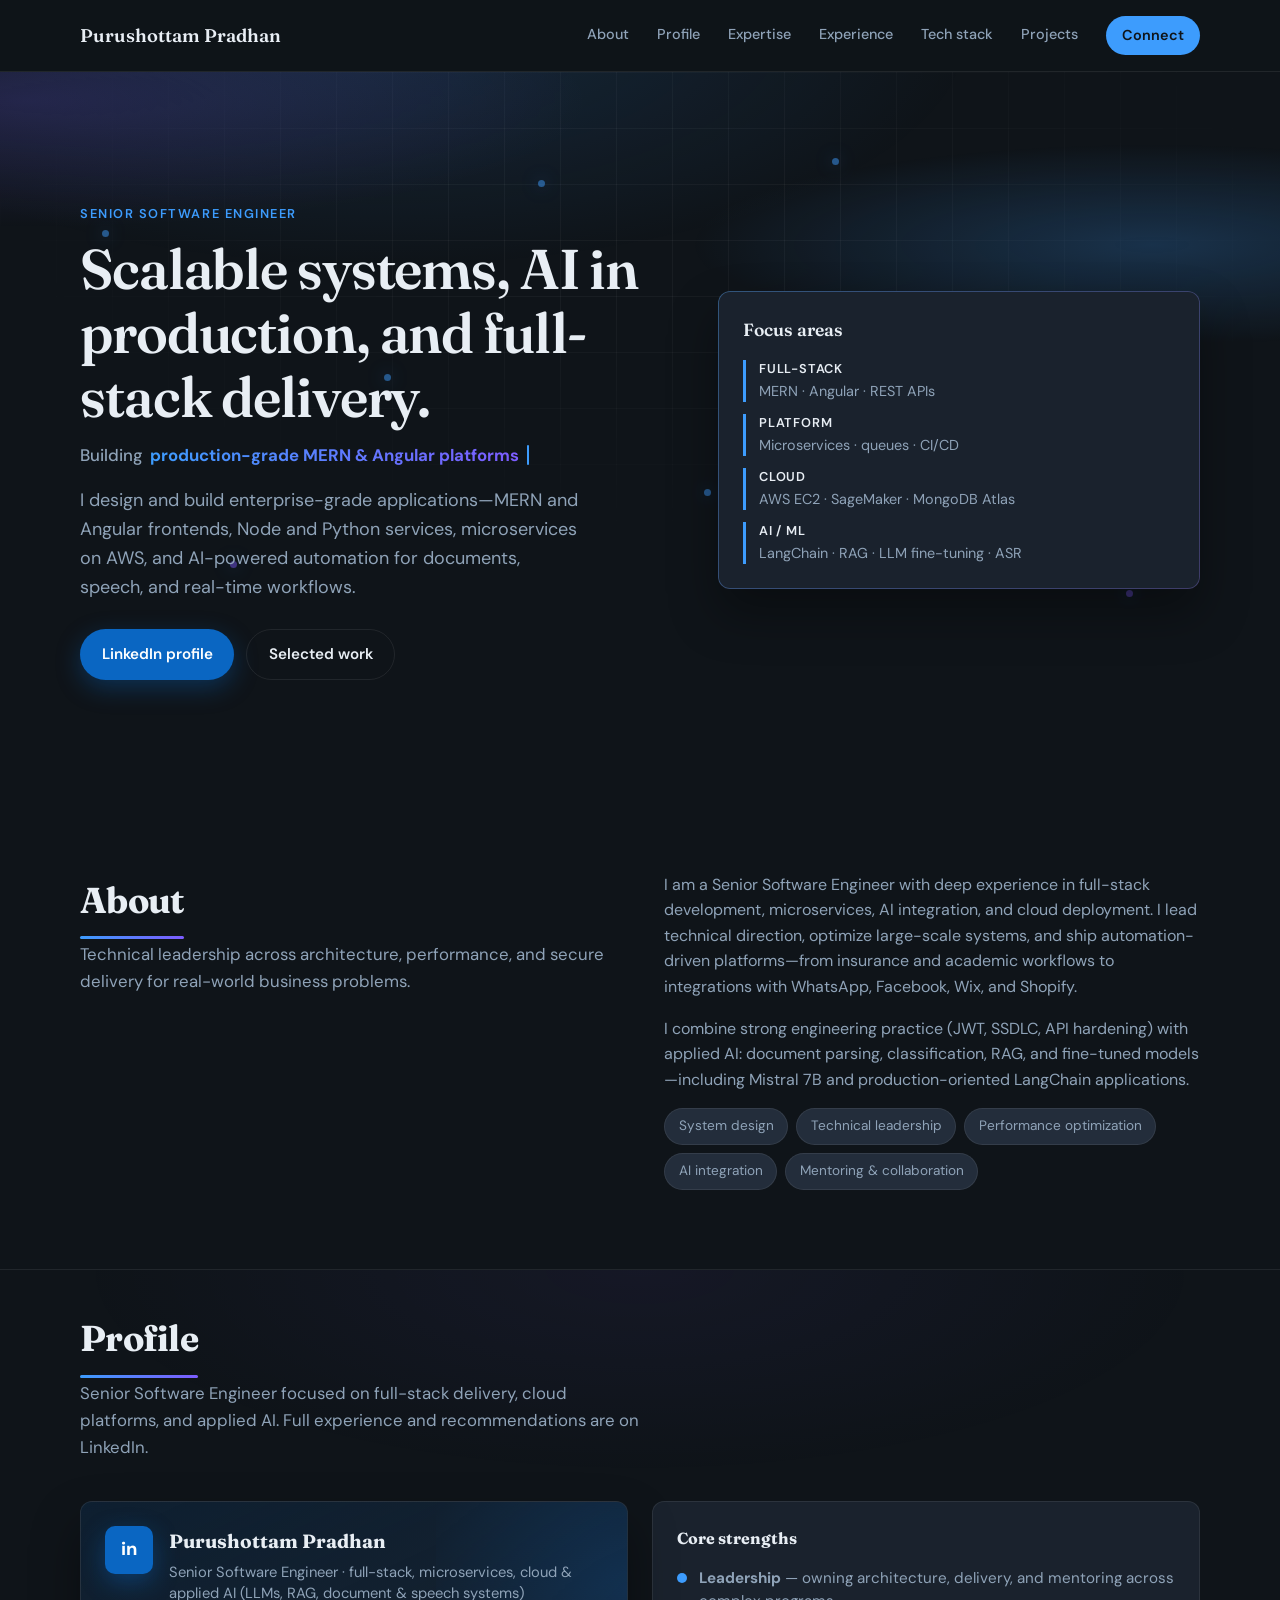
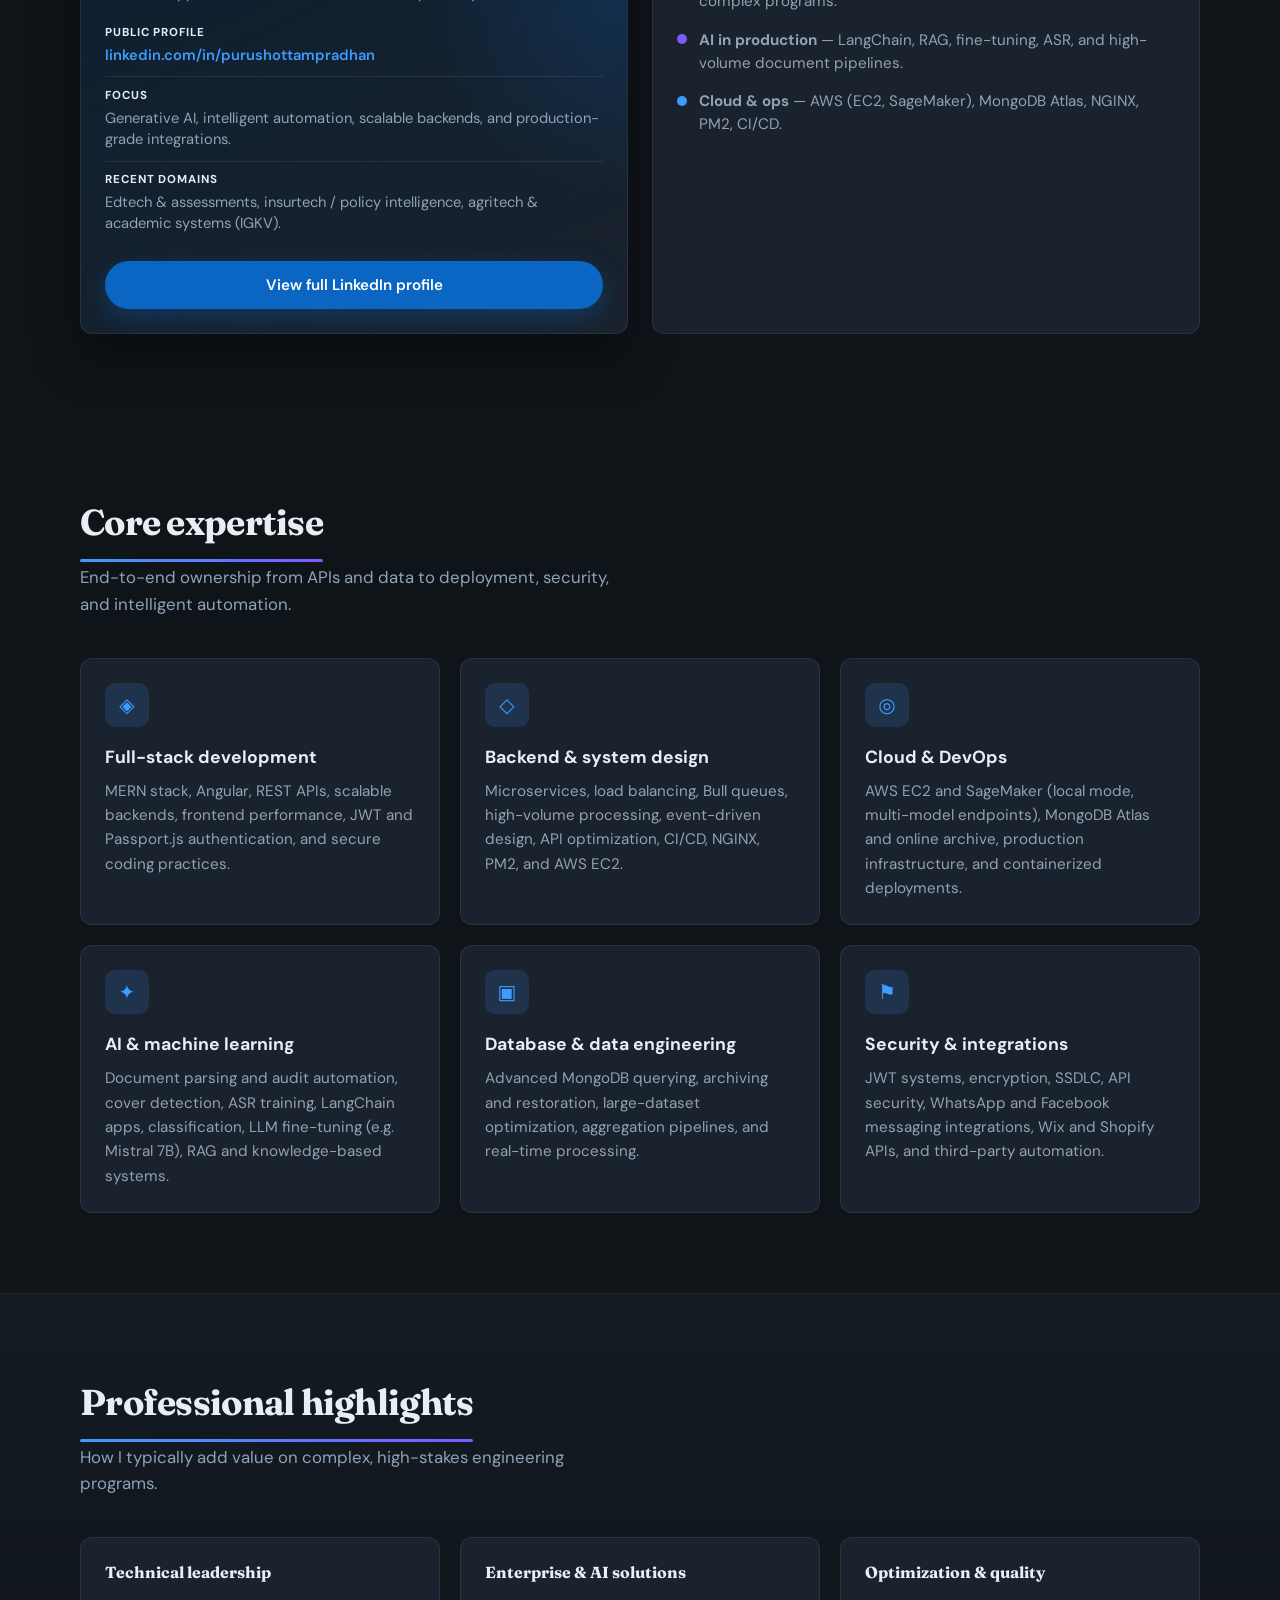
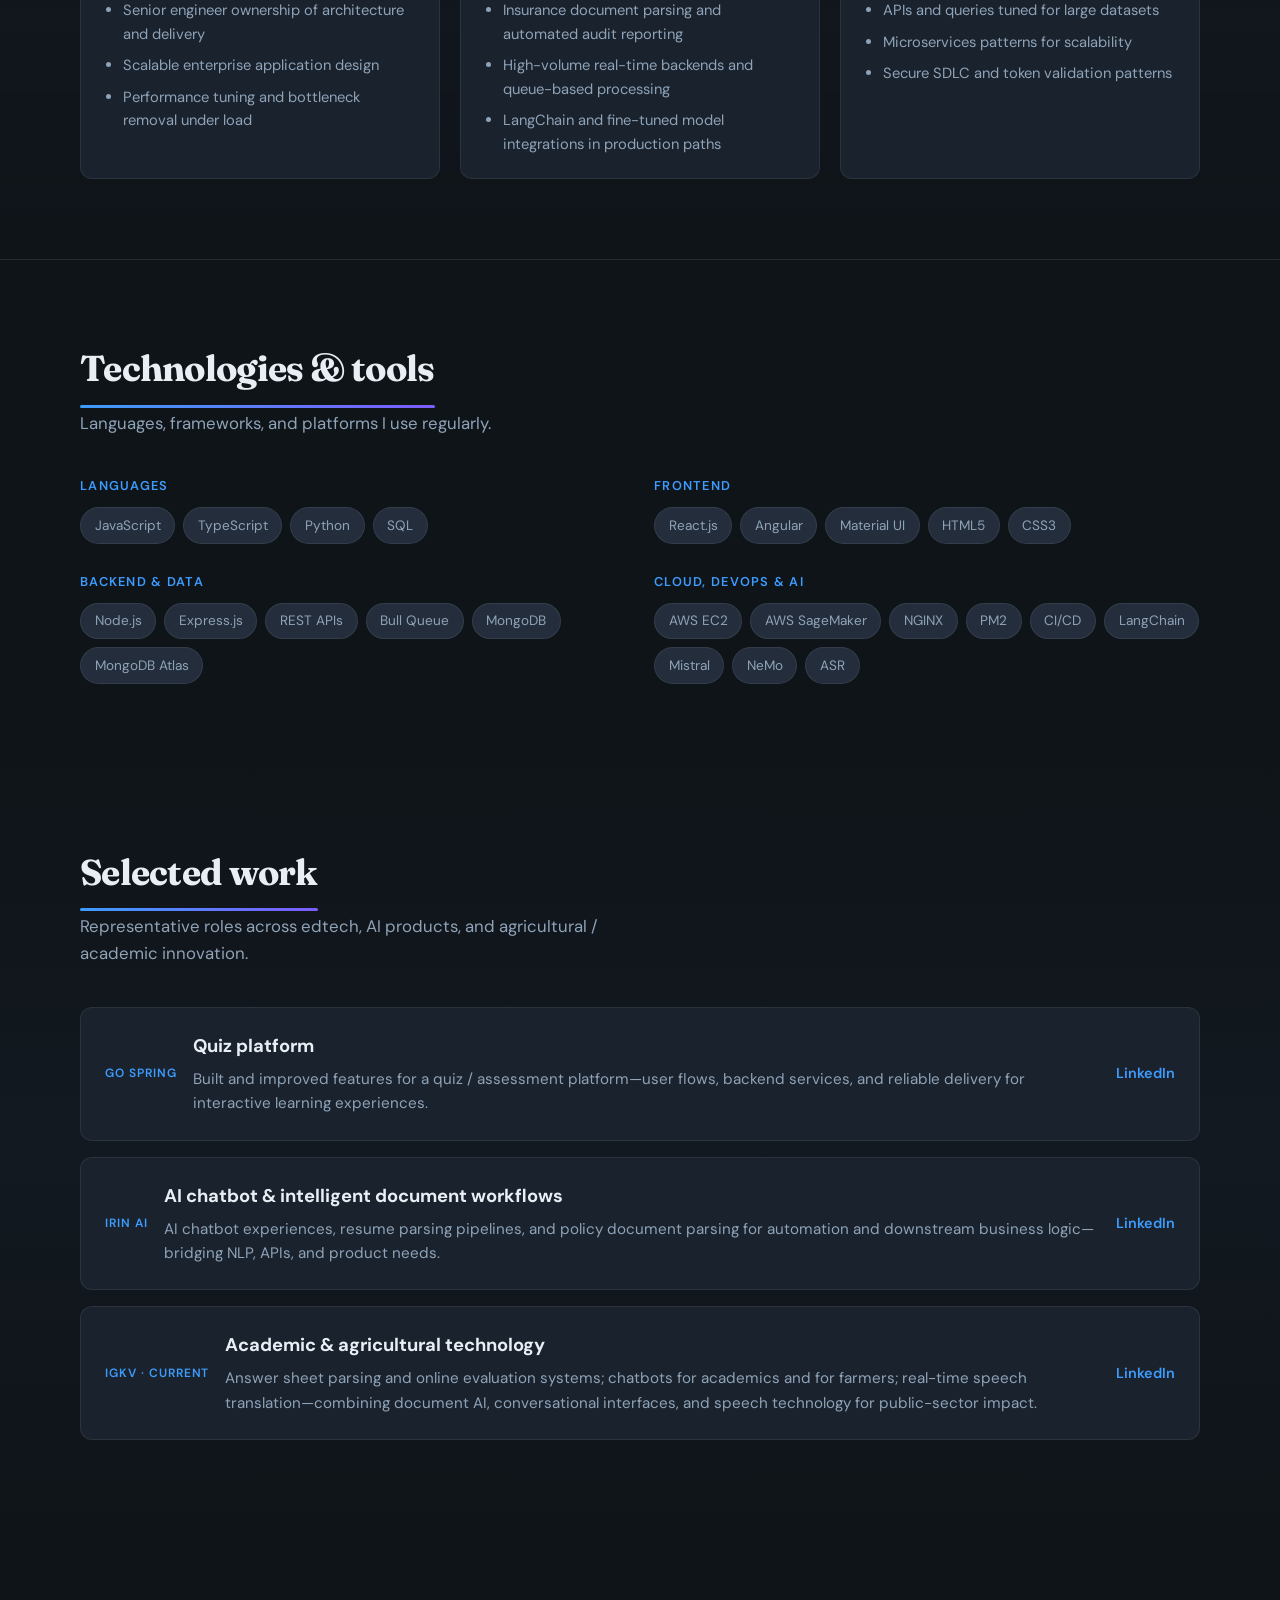
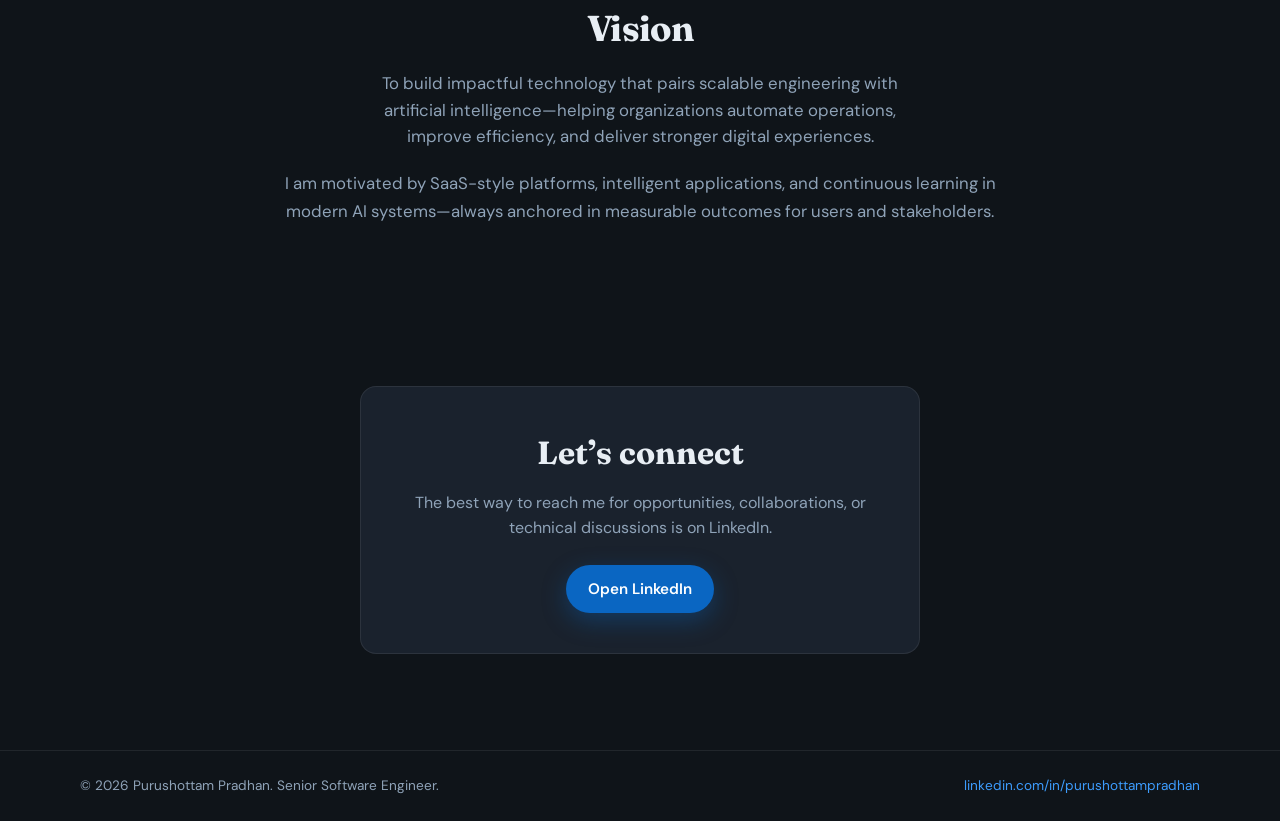
==== index.html @ 4d2a1b30 "page created" ====
<!DOCTYPE html>
<html lang="en">
  <head>
    <meta charset="utf-8" />
    <meta name="viewport" content="width=device-width, initial-scale=1" />
    <title>
      Purushottam Pradhan | Senior Software Engineer | MERN, Angular, AI &amp; AWS
    </title>
    <meta
      name="description"
      content="Purushottam Pradhan — Senior Software Engineer portfolio: MERN &amp; Angular, microservices, AWS &amp; SageMaker, MongoDB, LangChain, RAG, LLM fine-tuning, document &amp; speech AI, edtech, insurtech, IGKV agritech projects."
    />
    <meta name="author" content="Purushottam Pradhan" />
    <meta name="robots" content="index, follow, max-image-preview:large, max-snippet:-1" />
    <meta name="theme-color" content="#0f1419" />
    <link rel="canonical" href="index.html" />
    <meta property="og:type" content="website" />
    <meta
      property="og:title"
      content="Purushottam Pradhan | Senior Software Engineer | MERN, AI &amp; Cloud"
    />
    <meta
      property="og:description"
      content="Portfolio: full-stack engineering, microservices, AWS, LangChain &amp; RAG, document &amp; speech AI, and enterprise delivery. Connect on LinkedIn."
    />
    <meta property="og:locale" content="en_US" />
    <meta property="og:site_name" content="Purushottam Pradhan — Portfolio" />
    <meta name="twitter:card" content="summary" />
    <meta
      name="twitter:title"
      content="Purushottam Pradhan | Senior Software Engineer | MERN, AI &amp; AWS"
    />
    <meta
      name="twitter:description"
      content="Full-stack &amp; AI engineer: MERN, Angular, microservices, AWS, LangChain, RAG, production ML. View projects and expertise."
    />
    <script type="application/ld+json">
      {
        "@context": "https://schema.org",
        "@graph": [
          {
            "@type": "WebSite",
            "@id": "#website",
            "name": "Purushottam Pradhan — Software Engineering Portfolio",
            "description": "Senior Software Engineer specializing in full-stack development, microservices, cloud deployment, and applied AI.",
            "inLanguage": "en",
            "publisher": { "@id": "#person" }
          },
          {
            "@type": "WebPage",
            "@id": "#webpage",
            "url": "index.html",
            "name": "Purushottam Pradhan | Senior Software Engineer | MERN, Angular, AI & AWS",
            "description": "Professional portfolio: expertise, tech stack, projects (Go Spring, Irin AI, IGKV), and contact via LinkedIn.",
            "isPartOf": { "@id": "#website" },
            "about": { "@id": "#person" }
          },
          {
            "@type": "Person",
            "@id": "#person",
            "name": "Purushottam Pradhan",
            "jobTitle": "Senior Software Engineer",
            "description": "Experienced in MERN and Angular, microservices, AWS, LangChain, RAG, LLM fine-tuning, document and speech systems, and scalable backends.",
            "knowsAbout": [
              "JavaScript",
              "TypeScript",
              "Python",
              "React",
              "Angular",
              "Node.js",
              "Express.js",
              "MongoDB",
              "Microservices",
              "AWS EC2",
              "AWS SageMaker",
              "LangChain",
              "Retrieval Augmented Generation",
              "Large Language Models",
              "Automatic Speech Recognition",
              "REST APIs",
              "CI/CD",
              "NGINX",
              "JWT authentication"
            ],
            "sameAs": ["https://www.linkedin.com/in/purushottampradhan/"]
          }
        ]
      }
    </script>
    <link rel="preconnect" href="https://fonts.googleapis.com" />
    <link rel="preconnect" href="https://fonts.gstatic.com" crossorigin />
    <link
      href="https://fonts.googleapis.com/css2?family=DM+Sans:ital,opsz,wght@0,9..40,400;0,9..40,500;0,9..40,600;0,9..40,700;1,9..40,400&family=Fraunces:ital,opsz,wght@0,9..144,500;0,9..144,600;0,9..144,700;1,9..144,400&display=swap"
      rel="stylesheet"
    />
    <link rel="stylesheet" href="styles.css" />
  </head>
  <body>
    <header class="site-header" id="site-header">
      <div class="container header-inner">
        <a class="logo" href="index.html">Purushottam Pradhan</a>
        <button
          class="nav-toggle"
          type="button"
          aria-expanded="false"
          aria-controls="site-nav"
        >
          Menu
        </button>
        <nav class="nav" id="site-nav" aria-label="Primary">
          <a href="#about">About</a>
          <a href="#profile">Profile</a>
          <a href="#expertise">Expertise</a>
          <a href="#experience">Experience</a>
          <a href="#stack">Tech stack</a>
          <a href="#projects">Projects</a>
          <a class="btn-nav" href="#contact">Connect</a>
        </nav>
      </div>
    </header>

    <main id="webpage">
      <section class="hero">
        <div class="hero-grid-bg" aria-hidden="true"></div>
        <div class="hero-particles" aria-hidden="true">
          <span></span><span></span><span></span><span></span><span></span
          ><span></span><span></span><span></span>
        </div>
        <div class="hero-glow" aria-hidden="true"></div>
        <div class="container hero-inner">
          <div class="hero-copy">
            <span class="eyebrow hero-reveal" style="animation-delay: 0.05s"
              >Senior Software Engineer</span
            >
            <h1 class="hero-reveal" style="animation-delay: 0.12s">
              Scalable systems, AI in production, and full-stack delivery.
            </h1>
            <p class="hero-roles hero-reveal" style="animation-delay: 0.16s">
              <span class="hero-roles-label">Building</span>
              <span class="hero-roles-text" id="hero-roles" aria-live="polite"></span
              ><span class="hero-roles-caret" aria-hidden="true"></span>
            </p>
            <p class="hero-lead hero-reveal" style="animation-delay: 0.2s">
              I design and build enterprise-grade applications—MERN and Angular
              frontends, Node and Python services, microservices on AWS, and
              AI-powered automation for documents, speech, and real-time
              workflows.
            </p>
            <div class="hero-actions hero-reveal" style="animation-delay: 0.28s">
              <a
                class="btn btn-linkedin"
                href="https://www.linkedin.com/in/purushottampradhan/"
                target="_blank"
                rel="noopener noreferrer"
                >LinkedIn profile</a
              >
              <a class="btn btn-ghost" href="#projects">Selected work</a>
            </div>
          </div>
          <aside class="hero-card hero-reveal" style="animation-delay: 0.35s" aria-label="Focus areas">
            <h3>Focus areas</h3>
            <ul class="hero-list">
              <li><span>Full-stack</span> MERN · Angular · REST APIs</li>
              <li><span>Platform</span> Microservices · queues · CI/CD</li>
              <li><span>Cloud</span> AWS EC2 · SageMaker · MongoDB Atlas</li>
              <li><span>AI / ML</span> LangChain · RAG · LLM fine-tuning · ASR</li>
            </ul>
          </aside>
        </div>
      </section>

      <section id="about">
        <div class="container about-grid">
          <div class="section-head reveal">
            <h2>About</h2>
            <p>
              Technical leadership across architecture, performance, and secure
              delivery for real-world business problems.
            </p>
          </div>
          <div class="about-text reveal">
            <p>
              I am a Senior Software Engineer with deep experience in full-stack
              development, microservices, AI integration, and cloud deployment. I
              lead technical direction, optimize large-scale systems, and ship
              automation-driven platforms—from insurance and academic workflows to
              integrations with WhatsApp, Facebook, Wix, and Shopify.
            </p>
            <p>
              I combine strong engineering practice (JWT, SSDLC, API hardening)
              with applied AI: document parsing, classification, RAG, and
              fine-tuned models—including Mistral 7B and production-oriented
              LangChain applications.
            </p>
            <div class="skills" role="list">
              <span class="skill-pill skill-pill-pop" role="listitem">System design</span>
              <span class="skill-pill skill-pill-pop" role="listitem">Technical leadership</span>
              <span class="skill-pill skill-pill-pop" role="listitem">Performance optimization</span>
              <span class="skill-pill skill-pill-pop" role="listitem">AI integration</span>
              <span class="skill-pill skill-pill-pop" role="listitem">Mentoring &amp; collaboration</span>
            </div>
          </div>
        </div>
      </section>

      <section id="profile" class="profile-section">
        <div class="container">
          <div class="section-head reveal">
            <h2>Profile</h2>
            <p>
              Senior Software Engineer focused on full-stack delivery, cloud
              platforms, and applied AI. Full experience and recommendations are on
              LinkedIn.
            </p>
          </div>
          <div class="profile-layout reveal">
            <div class="linkedin-card">
              <div class="linkedin-card-top">
                <span class="linkedin-badge" aria-hidden="true">in</span>
                <div>
                  <h3>Purushottam Pradhan</h3>
                  <p class="linkedin-headline">
                    Senior Software Engineer · full-stack, microservices, cloud &amp;
                    applied AI (LLMs, RAG, document &amp; speech systems)
                  </p>
                </div>
              </div>
              <ul class="linkedin-facts">
                <li>
                  <strong>Public profile</strong>
                  <a
                    href="https://www.linkedin.com/in/purushottampradhan/"
                    target="_blank"
                    rel="noopener noreferrer"
                    >linkedin.com/in/purushottampradhan</a
                  >
                </li>
                <li>
                  <strong>Focus</strong> Generative AI, intelligent automation,
                  scalable backends, and production-grade integrations.
                </li>
                <li>
                  <strong>Recent domains</strong> Edtech &amp; assessments, insurtech
                  / policy intelligence, agritech &amp; academic systems (IGKV).
                </li>
              </ul>
              <a
                class="btn btn-linkedin btn-block"
                href="https://www.linkedin.com/in/purushottampradhan/"
                target="_blank"
                rel="noopener noreferrer"
                >View full LinkedIn profile</a
              >
            </div>
            <div class="profile-highlights">
              <h3 class="profile-highlights-title">Core strengths</h3>
              <ul class="profile-highlight-list">
                <li>
                  <span class="ph-dot"></span>
                  <span
                    ><strong>Leadership</strong> — owning architecture, delivery, and
                    mentoring across complex programs.</span
                  >
                </li>
                <li>
                  <span class="ph-dot"></span>
                  <span
                    ><strong>AI in production</strong> — LangChain, RAG, fine-tuning,
                    ASR, and high-volume document pipelines.</span
                  >
                </li>
                <li>
                  <span class="ph-dot"></span>
                  <span
                    ><strong>Cloud &amp; ops</strong> — AWS (EC2, SageMaker), MongoDB
                    Atlas, NGINX, PM2, CI/CD.</span
                  >
                </li>
              </ul>
            </div>
          </div>
        </div>
      </section>

      <section id="expertise">
        <div class="container">
          <div class="section-head reveal">
            <h2>Core expertise</h2>
            <p>
              End-to-end ownership from APIs and data to deployment, security, and
              intelligent automation.
            </p>
          </div>
          <div class="grid-expertise">
            <article class="card card-tilt reveal">
              <div class="card-icon" aria-hidden="true">◈</div>
              <h3>Full-stack development</h3>
              <p>
                MERN stack, Angular, REST APIs, scalable backends, frontend
                performance, JWT and Passport.js authentication, and secure coding
                practices.
              </p>
            </article>
            <article class="card card-tilt reveal">
              <div class="card-icon" aria-hidden="true">◇</div>
              <h3>Backend &amp; system design</h3>
              <p>
                Microservices, load balancing, Bull queues, high-volume processing,
                event-driven design, API optimization, CI/CD, NGINX, PM2, and AWS
                EC2.
              </p>
            </article>
            <article class="card card-tilt reveal">
              <div class="card-icon" aria-hidden="true">◎</div>
              <h3>Cloud &amp; DevOps</h3>
              <p>
                AWS EC2 and SageMaker (local mode, multi-model endpoints), MongoDB
                Atlas and online archive, production infrastructure, and
                containerized deployments.
              </p>
            </article>
            <article class="card card-tilt reveal">
              <div class="card-icon" aria-hidden="true">✦</div>
              <h3>AI &amp; machine learning</h3>
              <p>
                Document parsing and audit automation, cover detection, ASR
                training, LangChain apps, classification, LLM fine-tuning (e.g.
                Mistral 7B), RAG and knowledge-based systems.
              </p>
            </article>
            <article class="card card-tilt reveal">
              <div class="card-icon" aria-hidden="true">▣</div>
              <h3>Database &amp; data engineering</h3>
              <p>
                Advanced MongoDB querying, archiving and restoration, large-dataset
                optimization, aggregation pipelines, and real-time processing.
              </p>
            </article>
            <article class="card card-tilt reveal">
              <div class="card-icon" aria-hidden="true">⚑</div>
              <h3>Security &amp; integrations</h3>
              <p>
                JWT systems, encryption, SSDLC, API security, WhatsApp and Facebook
                messaging integrations, Wix and Shopify APIs, and third-party
                automation.
              </p>
            </article>
          </div>
        </div>
      </section>

      <section class="band-muted" id="experience">
        <div class="container">
          <div class="section-head reveal">
            <h2>Professional highlights</h2>
            <p>
              How I typically add value on complex, high-stakes engineering
              programs.
            </p>
          </div>
          <div class="highlights-grid reveal">
            <div class="highlight-card">
              <h3>Technical leadership</h3>
              <ul class="checklist">
                <li>Senior engineer ownership of architecture and delivery</li>
                <li>Scalable enterprise application design</li>
                <li>Performance tuning and bottleneck removal under load</li>
              </ul>
            </div>
            <div class="highlight-card">
              <h3>Enterprise &amp; AI solutions</h3>
              <ul class="checklist">
                <li>Insurance document parsing and automated audit reporting</li>
                <li>High-volume real-time backends and queue-based processing</li>
                <li>LangChain and fine-tuned model integrations in production paths</li>
              </ul>
            </div>
            <div class="highlight-card">
              <h3>Optimization &amp; quality</h3>
              <ul class="checklist">
                <li>APIs and queries tuned for large datasets</li>
                <li>Microservices patterns for scalability</li>
                <li>Secure SDLC and token validation patterns</li>
              </ul>
            </div>
          </div>
        </div>
      </section>

      <section id="stack">
        <div class="container">
          <div class="section-head reveal">
            <h2>Technologies &amp; tools</h2>
            <p>Languages, frameworks, and platforms I use regularly.</p>
          </div>
          <div class="stack-groups reveal">
            <div class="stack-block">
              <h3>Languages</h3>
              <div class="skills">
                <span class="skill-pill">JavaScript</span>
                <span class="skill-pill">TypeScript</span>
                <span class="skill-pill">Python</span>
                <span class="skill-pill">SQL</span>
              </div>
            </div>
            <div class="stack-block">
              <h3>Frontend</h3>
              <div class="skills">
                <span class="skill-pill">React.js</span>
                <span class="skill-pill">Angular</span>
                <span class="skill-pill">Material UI</span>
                <span class="skill-pill">HTML5</span>
                <span class="skill-pill">CSS3</span>
              </div>
            </div>
            <div class="stack-block">
              <h3>Backend &amp; data</h3>
              <div class="skills">
                <span class="skill-pill">Node.js</span>
                <span class="skill-pill">Express.js</span>
                <span class="skill-pill">REST APIs</span>
                <span class="skill-pill">Bull Queue</span>
                <span class="skill-pill">MongoDB</span>
                <span class="skill-pill">MongoDB Atlas</span>
              </div>
            </div>
            <div class="stack-block">
              <h3>Cloud, DevOps &amp; AI</h3>
              <div class="skills">
                <span class="skill-pill">AWS EC2</span>
                <span class="skill-pill">AWS SageMaker</span>
                <span class="skill-pill">NGINX</span>
                <span class="skill-pill">PM2</span>
                <span class="skill-pill">CI/CD</span>
                <span class="skill-pill">LangChain</span>
                <span class="skill-pill">Mistral</span>
                <span class="skill-pill">NeMo</span>
                <span class="skill-pill">ASR</span>
              </div>
            </div>
          </div>
        </div>
      </section>

      <section class="projects" id="projects">
        <div class="container">
          <div class="section-head reveal">
            <h2>Selected work</h2>
            <p>
              Representative roles across edtech, AI products, and agricultural /
              academic innovation.
            </p>
          </div>
          <div class="project-list">
            <article class="project project-animate reveal">
              <span class="project-tag">Go Spring</span>
              <div>
                <h3>Quiz platform</h3>
                <p>
                  Built and improved features for a quiz / assessment platform—user
                  flows, backend services, and reliable delivery for interactive
                  learning experiences.
                </p>
              </div>
              <a
                href="https://www.linkedin.com/in/purushottampradhan/"
                target="_blank"
                rel="noopener noreferrer"
                >LinkedIn</a
              >
            </article>
            <article class="project project-animate reveal">
              <span class="project-tag">Irin AI</span>
              <div>
                <h3>AI chatbot &amp; intelligent document workflows</h3>
                <p>
                  AI chatbot experiences, resume parsing pipelines, and policy
                  document parsing for automation and downstream business logic—
                  bridging NLP, APIs, and product needs.
                </p>
              </div>
              <a
                href="https://www.linkedin.com/in/purushottampradhan/"
                target="_blank"
                rel="noopener noreferrer"
                >LinkedIn</a
              >
            </article>
            <article class="project project-animate reveal">
              <span class="project-tag">IGKV · Current</span>
              <div>
                <h3>Academic &amp; agricultural technology</h3>
                <p>
                  Answer sheet parsing and online evaluation systems; chatbots for
                  academics and for farmers; real-time speech translation—combining
                  document AI, conversational interfaces, and speech technology for
                  public-sector impact.
                </p>
              </div>
              <a
                href="https://www.linkedin.com/in/purushottampradhan/"
                target="_blank"
                rel="noopener noreferrer"
                >LinkedIn</a
              >
            </article>
          </div>
        </div>
      </section>

      <section id="vision">
        <div class="container vision-block reveal">
          <div class="section-head section-head--vision">
            <h2>Vision</h2>
            <p>
              To build impactful technology that pairs scalable engineering with
              artificial intelligence—helping organizations automate operations,
              improve efficiency, and deliver stronger digital experiences.
            </p>
          </div>
          <p class="vision-lead">
            I am motivated by SaaS-style platforms, intelligent applications, and
            continuous learning in modern AI systems—always anchored in measurable
            outcomes for users and stakeholders.
          </p>
        </div>
      </section>

      <section class="contact" id="contact">
        <div class="container">
          <div class="contact-box contact-box-glow reveal">
            <h2>Let’s connect</h2>
            <p>
              The best way to reach me for opportunities, collaborations, or
              technical discussions is on LinkedIn.
            </p>
            <div class="hero-actions hero-actions--center">
              <a
                class="btn btn-linkedin"
                href="https://www.linkedin.com/in/purushottampradhan/"
                target="_blank"
                rel="noopener noreferrer"
                >Open LinkedIn</a
              >
            </div>
          </div>
        </div>
      </section>
    </main>

    <footer class="site-footer">
      <div class="container footer-inner">
        <span
          >© <span id="y"></span> Purushottam Pradhan. Senior Software Engineer.</span
        >
        <a
          href="https://www.linkedin.com/in/purushottampradhan/"
          target="_blank"
          rel="noopener noreferrer"
          >linkedin.com/in/purushottampradhan</a
        >
      </div>
    </footer>
    <script>
      document.getElementById("y").textContent = new Date().getFullYear();
    </script>
    <script src="script.js" defer></script>
  </body>
</html>
---- styles.css ----
:root {
  --bg: #0f1419;
  --bg-elevated: #1a222d;
  --surface: #232d3b;
  --text: #e8eef4;
  --text-muted: #8fa3b8;
  --accent: #3d9cfd;
  --accent-soft: rgba(61, 156, 253, 0.15);
  --accent-2: #7c5cff;
  --linkedin: #0a66c2;
  --border: rgba(255, 255, 255, 0.08);
  --font-sans: "DM Sans", system-ui, sans-serif;
  --font-display: "Fraunces", Georgia, serif;
  --radius: 12px;
  --shadow: 0 24px 48px rgba(0, 0, 0, 0.35);
  --ease-out: cubic-bezier(0.22, 1, 0.36, 1);
}

@keyframes heroFadeUp {
  from {
    opacity: 0;
    transform: translateY(28px);
  }
  to {
    opacity: 1;
    transform: translateY(0);
  }
}

@keyframes glowDrift {
  0%,
  100% {
    transform: translate(0, 0) scale(1);
    opacity: 1;
  }
  50% {
    transform: translate(4%, -3%) scale(1.06);
    opacity: 0.85;
  }
}

@keyframes shimmerBorder {
  0% {
    background-position: 0% 50%;
  }
  100% {
    background-position: 200% 50%;
  }
}

@keyframes bodyFadeIn {
  from {
    opacity: 0;
  }
  to {
    opacity: 1;
  }
}

@keyframes gridPulse {
  from {
    opacity: 0.28;
  }
  to {
    opacity: 0.55;
  }
}

@keyframes particleFloat {
  0%,
  100% {
    transform: translate(0, 0) scale(1);
    opacity: 0.35;
  }
  50% {
    transform: translate(12px, -18px) scale(1.15);
    opacity: 0.9;
  }
}

@keyframes caretBlink {
  0%,
  49% {
    opacity: 1;
  }
  50%,
  100% {
    opacity: 0;
  }
}

@keyframes contactPulse {
  0%,
  100% {
    box-shadow: 0 0 0 0 rgba(61, 156, 253, 0);
  }
  50% {
    box-shadow: 0 0 48px 4px rgba(61, 156, 253, 0.12);
  }
}

@keyframes iconPop {
  0% {
    transform: scale(1) rotate(0deg);
  }
  45% {
    transform: scale(1.12) rotate(-8deg);
  }
  100% {
    transform: scale(1) rotate(0deg);
  }
}

@keyframes pillPop {
  from {
    opacity: 0;
    transform: translateY(10px) scale(0.92);
  }
  to {
    opacity: 1;
    transform: translateY(0) scale(1);
  }
}

@keyframes phDotPulse {
  0%,
  100% {
    transform: scale(1);
    box-shadow: 0 0 0 0 rgba(61, 156, 253, 0.4);
  }
  50% {
    transform: scale(1.15);
    box-shadow: 0 0 0 6px rgba(61, 156, 253, 0);
  }
}

*,
*::before,
*::after {
  box-sizing: border-box;
}

html {
  scroll-behavior: smooth;
}

body {
  margin: 0;
  font-family: var(--font-sans);
  font-size: 1rem;
  line-height: 1.6;
  color: var(--text);
  background: var(--bg);
  -webkit-font-smoothing: antialiased;
  overflow-x: hidden;
  opacity: 0;
  animation: bodyFadeIn 0.65s var(--ease-out) 0.05s forwards;
}

img {
  max-width: 100%;
  height: auto;
  display: block;
}

a {
  color: var(--accent);
  text-decoration: none;
}

a:hover {
  text-decoration: underline;
}

.container {
  width: min(1120px, 92vw);
  margin-inline: auto;
}

.site-header {
  position: sticky;
  top: 0;
  z-index: 100;
  background: rgba(15, 20, 25, 0.85);
  backdrop-filter: blur(12px);
  border-bottom: 1px solid var(--border);
  transition:
    box-shadow 0.4s var(--ease-out),
    background 0.4s ease;
}

.site-header.is-scrolled {
  box-shadow: 0 14px 44px rgba(0, 0, 0, 0.38);
  background: rgba(12, 16, 22, 0.94);
}

.header-inner {
  display: flex;
  align-items: center;
  justify-content: space-between;
  padding: 1rem 0;
  gap: 1rem;
}

.logo {
  font-family: var(--font-display);
  font-weight: 600;
  font-size: 1.15rem;
  color: var(--text);
  text-decoration: none;
  transition: color 0.25s ease, letter-spacing 0.35s var(--ease-out);
}

.logo:hover {
  text-decoration: none;
  color: var(--accent);
  letter-spacing: 0.02em;
}

.nav-toggle {
  display: none;
  background: var(--surface);
  border: 1px solid var(--border);
  color: var(--text);
  padding: 0.5rem 0.75rem;
  border-radius: 8px;
  cursor: pointer;
  font-size: 0.875rem;
}

.nav {
  display: flex;
  align-items: center;
  gap: 1.75rem;
}

.nav a {
  color: var(--text-muted);
  font-size: 0.9rem;
  font-weight: 500;
  text-decoration: none;
}

.nav a:hover {
  color: var(--text);
  text-decoration: none;
}

.nav a:not(.btn-nav) {
  position: relative;
  padding-bottom: 2px;
}

.nav a:not(.btn-nav)::after {
  content: "";
  position: absolute;
  left: 0;
  bottom: -2px;
  width: 100%;
  height: 2px;
  background: linear-gradient(90deg, var(--accent), var(--accent-2));
  transform: scaleX(0);
  transform-origin: left center;
  transition: transform 0.3s var(--ease-out);
}

.nav a:not(.btn-nav):hover::after {
  transform: scaleX(1);
}

.nav .btn-nav {
  color: var(--bg);
  background: var(--accent);
  padding: 0.5rem 1rem;
  border-radius: 999px;
  font-weight: 600;
}

.nav .btn-nav:hover {
  filter: brightness(1.08);
  text-decoration: none;
}

.hero {
  padding: clamp(4rem, 12vw, 8rem) 0 clamp(5rem, 10vw, 7rem);
  position: relative;
  overflow: hidden;
}

.hero-grid-bg {
  position: absolute;
  inset: 0;
  background-image:
    linear-gradient(rgba(255, 255, 255, 0.04) 1px, transparent 1px),
    linear-gradient(90deg, rgba(255, 255, 255, 0.04) 1px, transparent 1px);
  background-size: 56px 56px;
  mask-image: radial-gradient(ellipse 75% 65% at 50% 20%, #000 20%, transparent 70%);
  pointer-events: none;
  animation: gridPulse 9s ease-in-out infinite alternate;
}

.hero-particles {
  position: absolute;
  inset: 0;
  pointer-events: none;
  z-index: 0;
}

.hero-particles span {
  position: absolute;
  width: 7px;
  height: 7px;
  border-radius: 50%;
  background: rgba(61, 156, 253, 0.5);
  box-shadow: 0 0 18px rgba(61, 156, 253, 0.35);
  animation: particleFloat 7s ease-in-out infinite;
}

.hero-particles span:nth-child(1) {
  left: 8%;
  top: 22%;
  animation-duration: 9s;
  animation-delay: 0s;
}

.hero-particles span:nth-child(2) {
  left: 18%;
  top: 68%;
  animation-duration: 11s;
  animation-delay: -2s;
  background: rgba(124, 92, 255, 0.45);
}

.hero-particles span:nth-child(3) {
  left: 42%;
  top: 15%;
  animation-duration: 8s;
  animation-delay: -1s;
}

.hero-particles span:nth-child(4) {
  left: 72%;
  top: 38%;
  animation-duration: 10s;
  animation-delay: -3s;
}

.hero-particles span:nth-child(5) {
  left: 88%;
  top: 72%;
  animation-duration: 12s;
  animation-delay: -4s;
  background: rgba(124, 92, 255, 0.4);
}

.hero-particles span:nth-child(6) {
  left: 55%;
  top: 58%;
  animation-duration: 9.5s;
  animation-delay: -1.5s;
}

.hero-particles span:nth-child(7) {
  left: 30%;
  top: 42%;
  animation-duration: 8.5s;
  animation-delay: -2.5s;
}

.hero-particles span:nth-child(8) {
  left: 65%;
  top: 12%;
  animation-duration: 10.5s;
  animation-delay: -0.5s;
}

.hero::before {
  content: "";
  position: absolute;
  inset: -40% 20% auto -20%;
  height: 70%;
  background: radial-gradient(ellipse at center, var(--accent-soft), transparent 65%);
  pointer-events: none;
}

.hero-glow {
  position: absolute;
  inset: -20% -30% 40% -30%;
  background:
    radial-gradient(ellipse 50% 40% at 20% 30%, rgba(124, 92, 255, 0.18), transparent 55%),
    radial-gradient(ellipse 45% 35% at 75% 55%, rgba(61, 156, 253, 0.22), transparent 50%);
  pointer-events: none;
  animation: glowDrift 14s var(--ease-out) infinite alternate;
}

.hero-inner {
  position: relative;
  display: grid;
  gap: 2rem;
}

.hero-copy {
  position: relative;
  z-index: 1;
}

.hero-reveal {
  opacity: 0;
  animation: heroFadeUp 0.85s var(--ease-out) forwards;
}

.hero-list {
  list-style: none;
  margin: 0;
  padding: 0;
  display: flex;
  flex-direction: column;
  gap: 0.75rem;
}

.hero-list li {
  font-size: 0.9rem;
  color: var(--text-muted);
  padding-left: 0.85rem;
  border-left: 3px solid var(--accent);
  line-height: 1.45;
  opacity: 0;
  animation: heroFadeUp 0.65s var(--ease-out) forwards;
}

.hero-list li:nth-child(1) {
  animation-delay: 0.42s;
}

.hero-list li:nth-child(2) {
  animation-delay: 0.5s;
}

.hero-list li:nth-child(3) {
  animation-delay: 0.58s;
}

.hero-list li:nth-child(4) {
  animation-delay: 0.66s;
}

.hero-list span {
  display: block;
  font-weight: 600;
  color: var(--text);
  font-size: 0.8rem;
  text-transform: uppercase;
  letter-spacing: 0.06em;
  margin-bottom: 0.15rem;
}

@media (min-width: 900px) {
  .hero-inner {
    grid-template-columns: 1.1fr 0.9fr;
    align-items: center;
    gap: 3rem;
  }
}

.eyebrow {
  display: inline-block;
  font-size: 0.8rem;
  font-weight: 600;
  letter-spacing: 0.12em;
  text-transform: uppercase;
  color: var(--accent);
  margin-bottom: 0.75rem;
}

.hero h1 {
  font-family: var(--font-display);
  font-size: clamp(2.25rem, 5vw, 3.5rem);
  font-weight: 600;
  line-height: 1.15;
  margin: 0 0 0.75rem;
  letter-spacing: -0.02em;
}

.hero-roles {
  display: flex;
  flex-wrap: wrap;
  align-items: center;
  gap: 0.45rem;
  font-size: 1.05rem;
  color: var(--text-muted);
  margin: 0 0 1.1rem;
  min-height: 1.55em;
}

.hero-roles-label {
  font-weight: 500;
}

.hero-roles-text {
  font-weight: 700;
  color: var(--accent);
  background: linear-gradient(90deg, var(--accent), var(--accent-2));
  -webkit-background-clip: text;
  background-clip: text;
  -webkit-text-fill-color: transparent;
}

.hero-roles-caret {
  display: inline-block;
  width: 2px;
  height: 1.15em;
  margin-left: 1px;
  background: var(--accent);
  animation: caretBlink 1s step-end infinite;
  border-radius: 1px;
}

.hero-lead {
  font-size: 1.125rem;
  color: var(--text-muted);
  max-width: 42ch;
  margin: 0 0 1.75rem;
}

.hero-actions {
  display: flex;
  flex-wrap: wrap;
  gap: 0.75rem;
}

.btn {
  display: inline-flex;
  align-items: center;
  justify-content: center;
  padding: 0.75rem 1.35rem;
  border-radius: 999px;
  font-weight: 600;
  font-size: 0.95rem;
  border: none;
  cursor: pointer;
  text-decoration: none;
  transition: transform 0.15s ease, filter 0.15s ease;
}

.btn:hover {
  text-decoration: none;
  transform: translateY(-1px);
}

.btn-primary {
  background: var(--accent);
  color: var(--bg);
}

.btn-ghost {
  background: transparent;
  color: var(--text);
  border: 1px solid var(--border);
}

.btn-ghost:hover {
  background: var(--surface);
}

.btn-linkedin {
  background: var(--linkedin);
  color: #fff;
  box-shadow: 0 8px 24px rgba(10, 102, 194, 0.35);
}

.btn-linkedin:hover {
  filter: brightness(1.08);
  box-shadow: 0 12px 28px rgba(10, 102, 194, 0.45);
}

.btn-block {
  width: 100%;
  margin-top: 0.75rem;
  text-align: center;
}

.hero-card {
  position: relative;
  background: var(--bg-elevated);
  border: 1px solid var(--border);
  border-radius: var(--radius);
  padding: 1.5rem;
  box-shadow: var(--shadow);
  z-index: 1;
  transition: transform 0.35s var(--ease-out), box-shadow 0.35s ease;
}

.hero-card::before {
  content: "";
  position: absolute;
  inset: -1px;
  border-radius: inherit;
  padding: 1px;
  background: linear-gradient(
    120deg,
    rgba(61, 156, 253, 0.5),
    rgba(124, 92, 255, 0.35),
    rgba(61, 156, 253, 0.5)
  );
  background-size: 200% 200%;
  animation: shimmerBorder 6s linear infinite;
  -webkit-mask: linear-gradient(#fff 0 0) content-box, linear-gradient(#fff 0 0);
  mask: linear-gradient(#fff 0 0) content-box, linear-gradient(#fff 0 0);
  -webkit-mask-composite: xor;
  mask-composite: exclude;
  pointer-events: none;
  opacity: 0.65;
}

.hero-card:hover {
  transform: translateY(-4px);
  box-shadow: 0 28px 56px rgba(0, 0, 0, 0.45);
}

.hero-card h3 {
  font-family: var(--font-display);
  font-size: 1.1rem;
  margin: 0 0 1rem;
  font-weight: 600;
  position: relative;
}

section {
  padding: clamp(3.5rem, 8vw, 5rem) 0;
}

.section-head {
  max-width: 560px;
  margin-bottom: 2.5rem;
}

.section-head--vision {
  margin-bottom: 1.25rem;
}

.hero-actions--center {
  justify-content: center;
}

.section-head h2 {
  font-family: var(--font-display);
  font-size: clamp(1.75rem, 3vw, 2.25rem);
  margin: 0 0 0.75rem;
  letter-spacing: -0.02em;
  position: relative;
  display: inline-block;
}

.section-head h2::after {
  content: "";
  position: absolute;
  left: 0;
  bottom: -10px;
  width: 100%;
  height: 3px;
  border-radius: 2px;
  background: linear-gradient(90deg, var(--accent), var(--accent-2));
  transform: scaleX(0);
  transform-origin: left center;
  transition: transform 0.8s var(--ease-out);
}

.section-head.reveal.is-visible h2::after {
  transform: scaleX(1);
}

.section-head p {
  margin: 0;
  color: var(--text-muted);
  font-size: 1.05rem;
}

.grid-3 {
  display: grid;
  gap: 1.25rem;
}

@media (min-width: 700px) {
  .grid-3 {
    grid-template-columns: repeat(3, 1fr);
  }
}

.grid-expertise {
  display: grid;
  gap: 1.25rem;
}

@media (min-width: 640px) {
  .grid-expertise {
    grid-template-columns: repeat(2, 1fr);
  }
}

@media (min-width: 1024px) {
  .grid-expertise {
    grid-template-columns: repeat(3, 1fr);
  }
}

.band-muted {
  background: linear-gradient(180deg, rgba(26, 34, 45, 0.5) 0%, var(--bg) 100%);
  border-block: 1px solid var(--border);
}

.highlights-grid {
  display: grid;
  gap: 1.25rem;
}

@media (min-width: 800px) {
  .highlights-grid {
    grid-template-columns: repeat(3, 1fr);
  }
}

.highlight-card {
  background: var(--bg-elevated);
  border: 1px solid var(--border);
  border-radius: var(--radius);
  padding: 1.35rem 1.5rem;
  transition: border-color 0.25s ease, transform 0.25s var(--ease-out);
}

.highlight-card:hover {
  border-color: rgba(124, 92, 255, 0.35);
  transform: translateY(-3px);
}

.highlight-card h3 {
  font-family: var(--font-display);
  font-size: 1rem;
  margin: 0 0 0.85rem;
  color: var(--text);
}

.checklist {
  margin: 0;
  padding: 0 0 0 1.1rem;
  color: var(--text-muted);
  font-size: 0.92rem;
}

.checklist li {
  margin-bottom: 0.5rem;
}

.checklist li:last-child {
  margin-bottom: 0;
}

.stack-groups {
  display: grid;
  gap: 1.75rem;
}

@media (min-width: 900px) {
  .stack-groups {
    grid-template-columns: repeat(2, 1fr);
  }
}

.stack-block h3 {
  font-size: 0.8rem;
  font-weight: 600;
  text-transform: uppercase;
  letter-spacing: 0.1em;
  color: var(--accent);
  margin: 0 0 0.65rem;
}

.vision-block {
  max-width: 720px;
  margin-inline: auto;
  text-align: center;
}

.vision-block .section-head {
  margin-inline: auto;
  text-align: center;
}

.vision-block .section-head p {
  max-width: 52ch;
  margin-inline: auto;
}

.vision-lead {
  margin: 0;
  color: var(--text-muted);
  font-size: 1.05rem;
  line-height: 1.65;
}

.reveal {
  opacity: 0;
  transform: translateY(36px);
  transition:
    opacity 0.7s var(--ease-out),
    transform 0.7s var(--ease-out);
}

.reveal.is-visible {
  opacity: 1;
  transform: translateY(0);
}

.card-tilt {
  position: relative;
  overflow: hidden;
  transition:
    transform 0.35s var(--ease-out),
    border-color 0.25s ease,
    box-shadow 0.35s ease;
}

.card-tilt::after {
  content: "";
  position: absolute;
  top: -60%;
  left: -100%;
  width: 55%;
  height: 220%;
  background: linear-gradient(
    105deg,
    transparent 0%,
    rgba(255, 255, 255, 0.07) 45%,
    transparent 70%
  );
  transform: rotate(18deg) translateX(0);
  transition: transform 0.85s var(--ease-out);
  pointer-events: none;
}

.card-tilt:hover::after {
  transform: rotate(18deg) translateX(320%);
}

.card-tilt:hover {
  transform: translateY(-6px);
  box-shadow: 0 20px 40px rgba(0, 0, 0, 0.28);
  border-color: rgba(61, 156, 253, 0.35);
}

.card-tilt:hover .card-icon {
  animation: iconPop 0.55s var(--ease-out);
}

.project-animate {
  transition:
    transform 0.35s var(--ease-out),
    border-color 0.25s ease,
    box-shadow 0.35s ease;
}

.project-animate:hover {
  transform: translateX(6px);
  border-color: rgba(61, 156, 253, 0.35);
  box-shadow: -6px 0 0 var(--accent);
}

.card {
  background: var(--bg-elevated);
  border: 1px solid var(--border);
  border-radius: var(--radius);
  padding: 1.5rem;
  transition: border-color 0.2s ease;
}

.card:not(.card-tilt):hover {
  border-color: rgba(61, 156, 253, 0.35);
}

.card-icon {
  width: 44px;
  height: 44px;
  border-radius: 10px;
  background: var(--accent-soft);
  color: var(--accent);
  display: flex;
  align-items: center;
  justify-content: center;
  font-size: 1.25rem;
  margin-bottom: 1rem;
}

.card h3 {
  font-size: 1.1rem;
  margin: 0 0 0.5rem;
}

.card p {
  margin: 0;
  font-size: 0.95rem;
  color: var(--text-muted);
}

.projects {
  background: linear-gradient(180deg, var(--bg) 0%, #121920 50%, var(--bg) 100%);
}

.project-list {
  display: flex;
  flex-direction: column;
  gap: 1rem;
}

.project {
  display: grid;
  gap: 1rem;
  padding: 1.5rem;
  background: var(--bg-elevated);
  border: 1px solid var(--border);
  border-radius: var(--radius);
  align-items: start;
}

@media (min-width: 768px) {
  .project {
    grid-template-columns: auto 1fr auto;
    align-items: center;
  }
}

.project-tag {
  font-size: 0.75rem;
  font-weight: 600;
  text-transform: uppercase;
  letter-spacing: 0.08em;
  color: var(--accent);
  white-space: nowrap;
}

.project h3 {
  margin: 0 0 0.35rem;
  font-size: 1.15rem;
}

.project p {
  margin: 0;
  color: var(--text-muted);
  font-size: 0.95rem;
}

.project a {
  font-weight: 600;
  font-size: 0.9rem;
  white-space: nowrap;
}

.about-grid {
  display: grid;
  gap: 2rem;
  align-items: start;
}

@media (min-width: 800px) {
  .about-grid {
    grid-template-columns: 1fr 1fr;
    gap: 3rem;
  }
}

.about-text p {
  color: var(--text-muted);
  margin: 0 0 1rem;
}

.about-text p:last-child {
  margin-bottom: 0;
}

.profile-section {
  padding-top: 2.5rem;
  border-top: 1px solid var(--border);
  background: radial-gradient(ellipse 80% 50% at 50% 0%, rgba(124, 92, 255, 0.06), transparent 55%);
}

.profile-layout {
  display: grid;
  gap: 1.5rem;
  align-items: stretch;
}

@media (min-width: 900px) {
  .profile-layout {
    grid-template-columns: 1fr 1fr;
  }
}

.linkedin-card {
  position: relative;
  background: linear-gradient(155deg, rgba(10, 102, 194, 0.14), var(--bg-elevated));
  border: 1px solid var(--border);
  border-radius: var(--radius);
  padding: 1.5rem;
  overflow: hidden;
  box-shadow: var(--shadow);
  transition: transform 0.35s var(--ease-out), border-color 0.25s ease;
}

.linkedin-card:hover {
  transform: translateY(-4px);
  border-color: rgba(10, 102, 194, 0.45);
}

.linkedin-card::before {
  content: "";
  position: absolute;
  top: -40%;
  right: -35%;
  width: 70%;
  height: 120%;
  background: radial-gradient(circle, rgba(10, 102, 194, 0.22), transparent 65%);
  pointer-events: none;
  animation: glowDrift 14s var(--ease-out) infinite alternate;
}

.linkedin-card-top {
  position: relative;
  z-index: 1;
  display: flex;
  gap: 1rem;
  align-items: flex-start;
  margin-bottom: 1.25rem;
}

.linkedin-badge {
  flex-shrink: 0;
  width: 48px;
  height: 48px;
  border-radius: 10px;
  background: var(--linkedin);
  color: #fff;
  font-weight: 800;
  font-size: 1.15rem;
  display: flex;
  align-items: center;
  justify-content: center;
  font-family: var(--font-sans);
  box-shadow: 0 8px 24px rgba(10, 102, 194, 0.4);
}

.linkedin-card h3 {
  margin: 0 0 0.35rem;
  font-size: 1.2rem;
  font-family: var(--font-display);
}

.linkedin-headline {
  margin: 0;
  font-size: 0.92rem;
  color: var(--text-muted);
  line-height: 1.45;
}

.linkedin-facts {
  position: relative;
  z-index: 1;
  list-style: none;
  margin: 0 0 0.25rem;
  padding: 0;
}

.linkedin-facts li {
  font-size: 0.92rem;
  color: var(--text-muted);
  padding: 0.65rem 0;
  border-top: 1px solid var(--border);
  line-height: 1.45;
}

.linkedin-facts li:first-child {
  border-top: none;
  padding-top: 0;
}

.linkedin-facts strong {
  display: block;
  color: var(--text);
  font-size: 0.72rem;
  text-transform: uppercase;
  letter-spacing: 0.08em;
  margin-bottom: 0.2rem;
}

.linkedin-facts a {
  font-weight: 600;
  word-break: break-all;
}

.profile-highlights {
  background: var(--bg-elevated);
  border: 1px solid var(--border);
  border-radius: var(--radius);
  padding: 1.5rem;
  transition: border-color 0.3s ease;
}

.profile-highlights:hover {
  border-color: rgba(124, 92, 255, 0.3);
}

.profile-highlights-title {
  margin: 0 0 1rem;
  font-size: 1rem;
  font-family: var(--font-display);
}

.profile-highlight-list {
  list-style: none;
  margin: 0;
  padding: 0;
}

.profile-highlight-list li {
  display: flex;
  gap: 0.75rem;
  align-items: flex-start;
  margin-bottom: 1rem;
  font-size: 0.95rem;
  color: var(--text-muted);
  line-height: 1.5;
}

.profile-highlight-list li:last-child {
  margin-bottom: 0;
}

.ph-dot {
  flex-shrink: 0;
  width: 10px;
  height: 10px;
  margin-top: 0.35rem;
  border-radius: 50%;
  background: var(--accent);
  animation: phDotPulse 2.8s ease-in-out infinite;
}

.profile-highlight-list li:nth-child(2) .ph-dot {
  animation-delay: 0.4s;
  background: var(--accent-2);
}

.profile-highlight-list li:nth-child(3) .ph-dot {
  animation-delay: 0.8s;
}

.skills {
  display: flex;
  flex-wrap: wrap;
  gap: 0.5rem;
}

.skill-pill {
  padding: 0.4rem 0.85rem;
  background: var(--surface);
  border: 1px solid var(--border);
  border-radius: 999px;
  font-size: 0.85rem;
  color: var(--text-muted);
  transition:
    transform 0.2s var(--ease-out),
    border-color 0.2s ease,
    color 0.2s ease,
    background 0.2s ease;
}

.skill-pill:hover {
  transform: scale(1.04);
  border-color: rgba(61, 156, 253, 0.45);
  color: var(--text);
  background: rgba(61, 156, 253, 0.08);
}

.about-text.reveal.is-visible .skill-pill-pop {
  animation: pillPop 0.5s var(--ease-out) both;
}

.about-text.reveal.is-visible .skill-pill-pop:nth-child(1) {
  animation-delay: 0.05s;
}

.about-text.reveal.is-visible .skill-pill-pop:nth-child(2) {
  animation-delay: 0.12s;
}

.about-text.reveal.is-visible .skill-pill-pop:nth-child(3) {
  animation-delay: 0.19s;
}

.about-text.reveal.is-visible .skill-pill-pop:nth-child(4) {
  animation-delay: 0.26s;
}

.about-text.reveal.is-visible .skill-pill-pop:nth-child(5) {
  animation-delay: 0.33s;
}

.contact {
  text-align: center;
  padding-bottom: clamp(4rem, 10vw, 6rem);
}

.contact-box {
  max-width: 560px;
  margin-inline: auto;
  padding: 2.5rem;
  background: var(--bg-elevated);
  border: 1px solid var(--border);
  border-radius: calc(var(--radius) + 4px);
}

.contact-box-glow {
  animation: contactPulse 5s ease-in-out infinite;
}

.contact-box h2 {
  font-family: var(--font-display);
  font-size: clamp(1.5rem, 3vw, 2rem);
  margin: 0 0 0.75rem;
}

.contact-box p {
  color: var(--text-muted);
  margin: 0 0 1.5rem;
}

.site-footer {
  border-top: 1px solid var(--border);
  padding: 1.5rem 0;
  font-size: 0.85rem;
  color: var(--text-muted);
}

.footer-inner {
  display: flex;
  flex-direction: column;
  align-items: center;
  gap: 0.75rem;
  text-align: center;
}

@media (min-width: 600px) {
  .footer-inner {
    flex-direction: row;
    justify-content: space-between;
    text-align: left;
  }
}

.footer-inner a {
  color: var(--accent);
  word-break: break-all;
}

@media (prefers-reduced-motion: reduce) {
  body {
    opacity: 1;
    animation: none;
  }

  .hero-reveal {
    opacity: 1;
    animation: none;
    transform: none;
  }

  .hero-glow,
  .linkedin-card::before {
    animation: none;
  }

  .hero-grid-bg,
  .hero-particles span {
    animation: none;
  }

  .hero-list li {
    opacity: 1;
    animation: none;
  }

  .hero-roles-caret {
    animation: none;
    opacity: 0.6;
  }

  .hero-card::before {
    animation: none;
  }

  .reveal {
    opacity: 1;
    transform: none;
    transition: none;
  }

  .section-head h2::after {
    transform: scaleX(1);
    transition: none;
  }

  .card-tilt:hover,
  .project-animate:hover,
  .highlight-card:hover,
  .hero-card:hover,
  .linkedin-card:hover {
    transform: none;
  }

  .card-tilt::after {
    display: none;
  }

  .skill-pill:hover {
    transform: none;
  }

  .about-text.reveal.is-visible .skill-pill-pop {
    animation: none;
  }

  .contact-box-glow {
    animation: none;
  }

  .ph-dot {
    animation: none;
  }

  .card-tilt:hover .card-icon {
    animation: none;
  }

  .nav a:not(.btn-nav)::after {
    transition: none;
  }
}

@media (max-width: 768px) {
  .nav-toggle {
    display: block;
  }

  .nav {
    position: absolute;
    top: 100%;
    left: 0;
    right: 0;
    flex-direction: column;
    align-items: stretch;
    padding: 1rem;
    background: var(--bg-elevated);
    border-bottom: 1px solid var(--border);
    gap: 0;
    display: none;
  }

  .nav.is-open {
    display: flex;
  }

  .nav a {
    padding: 0.75rem 0;
    border-bottom: 1px solid var(--border);
  }

  .nav a:last-child {
    border-bottom: none;
    margin-top: 0.5rem;
    text-align: center;
  }

  .header-inner {
    position: relative;
  }
}
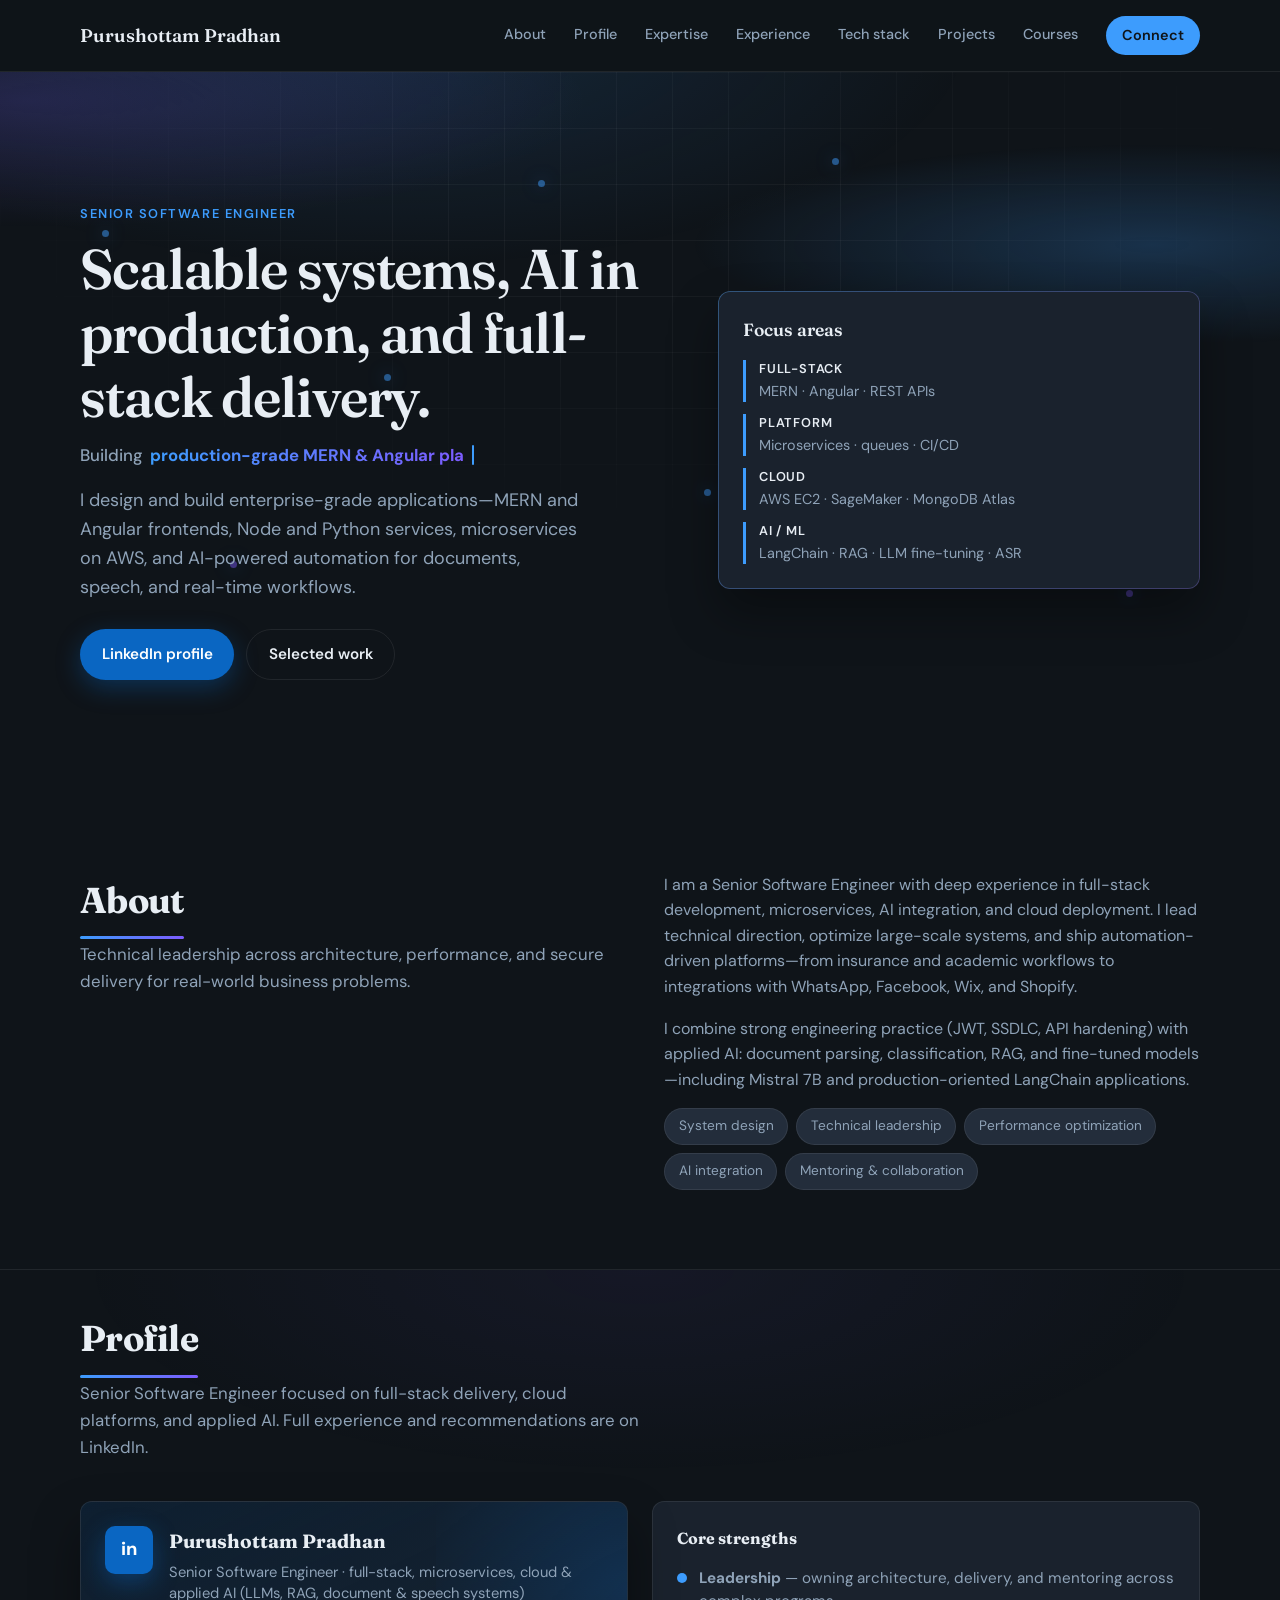
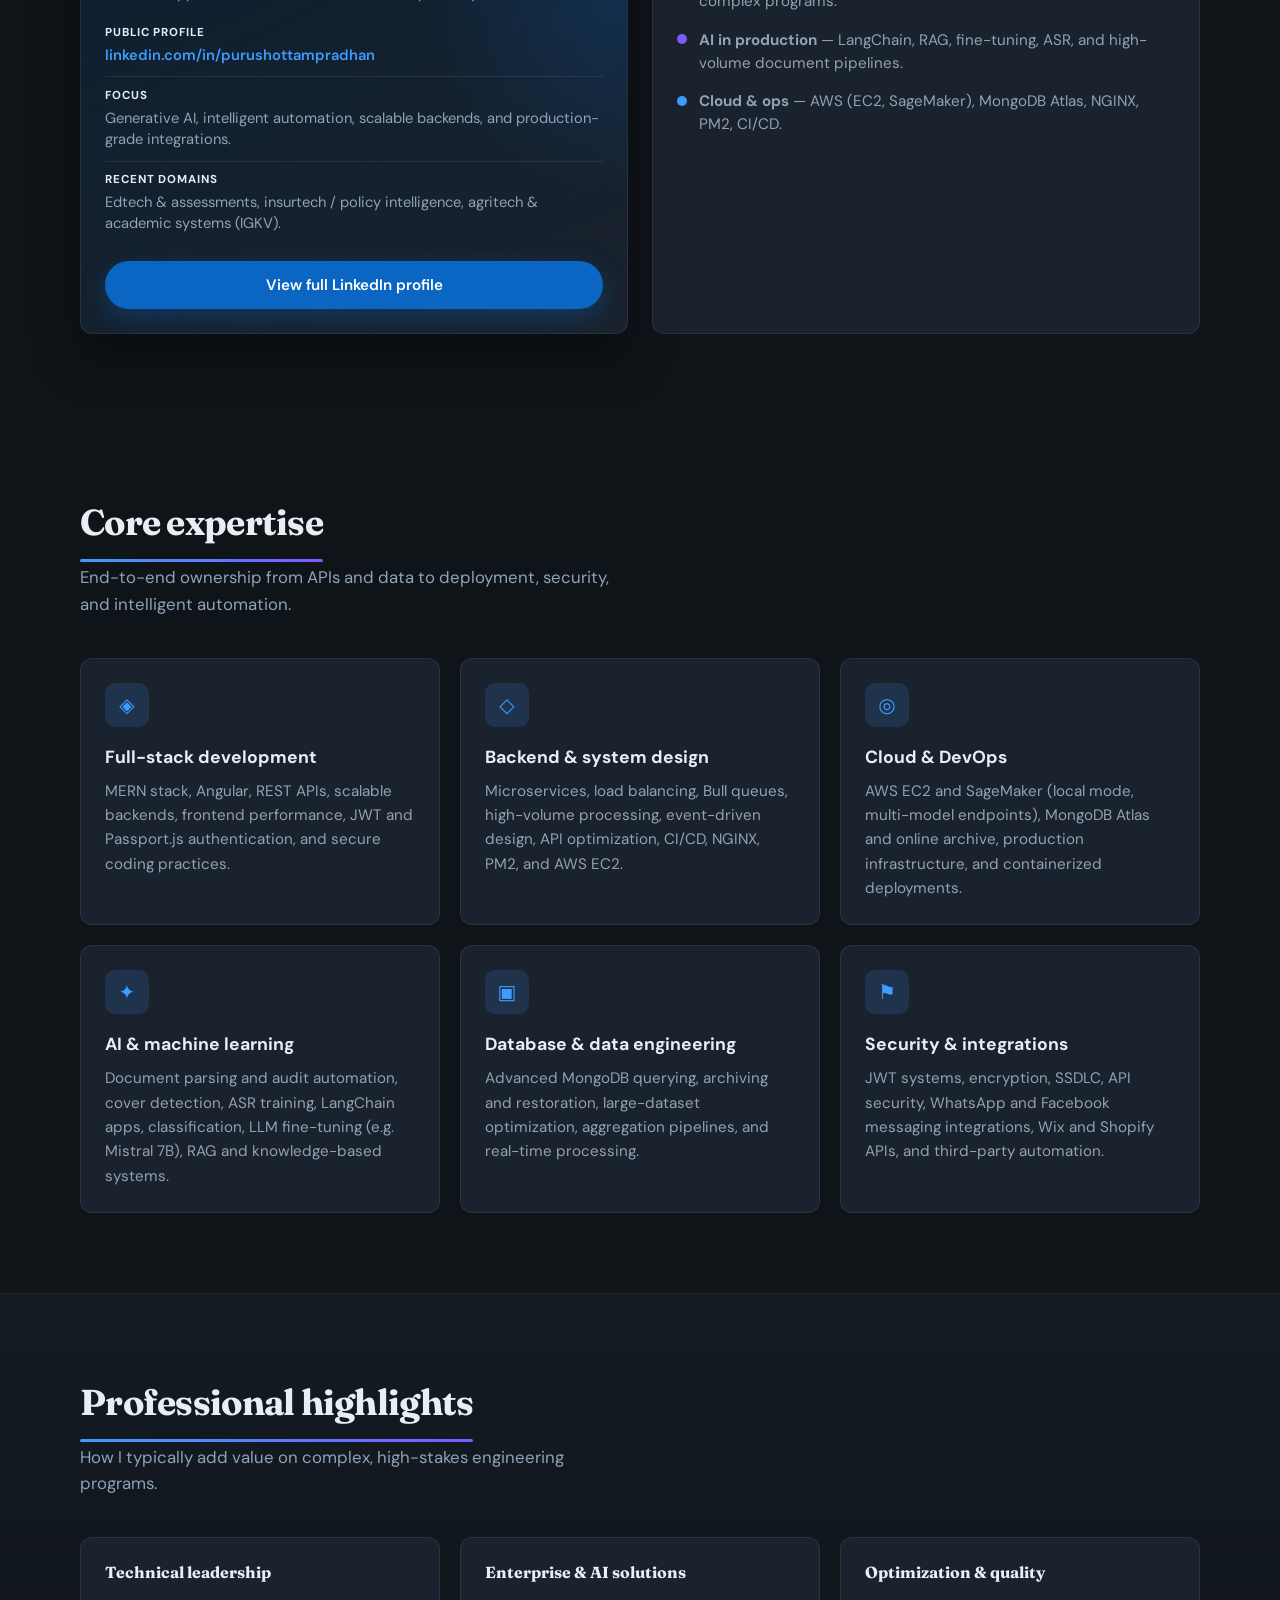
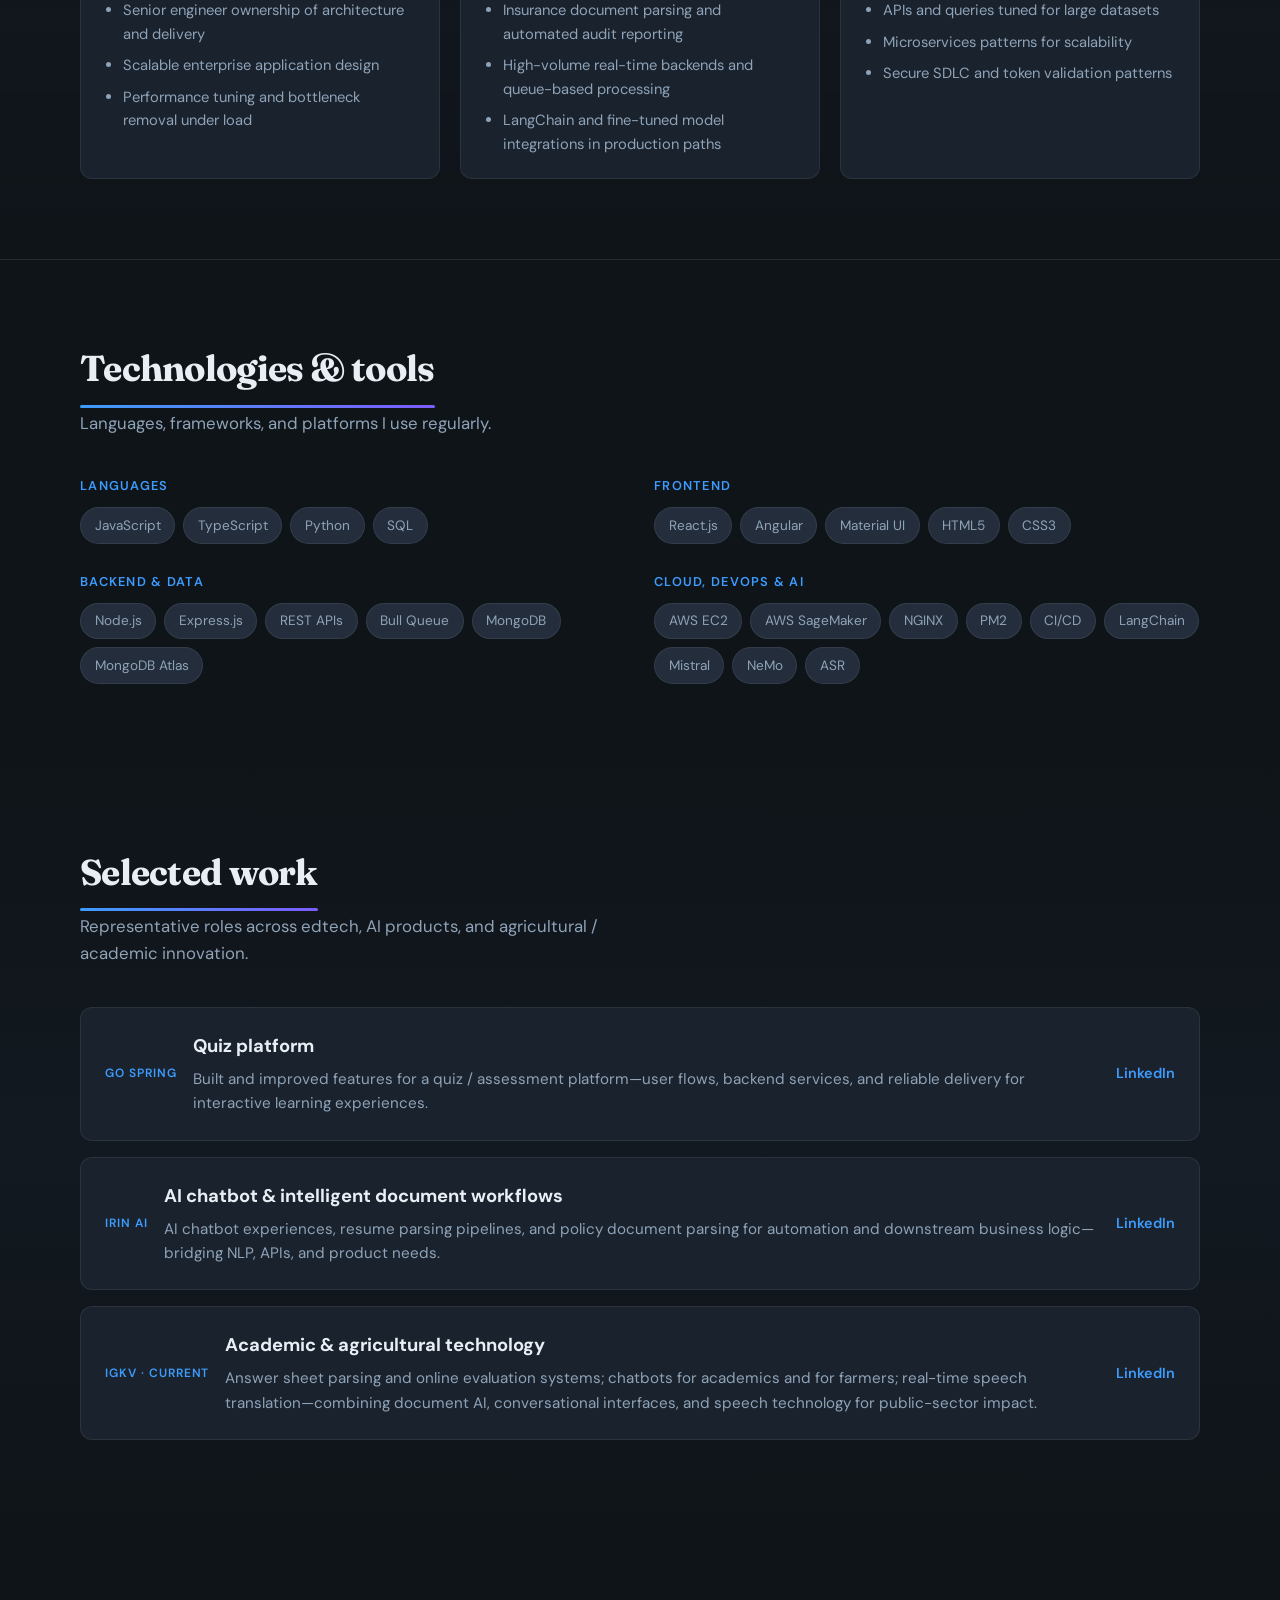
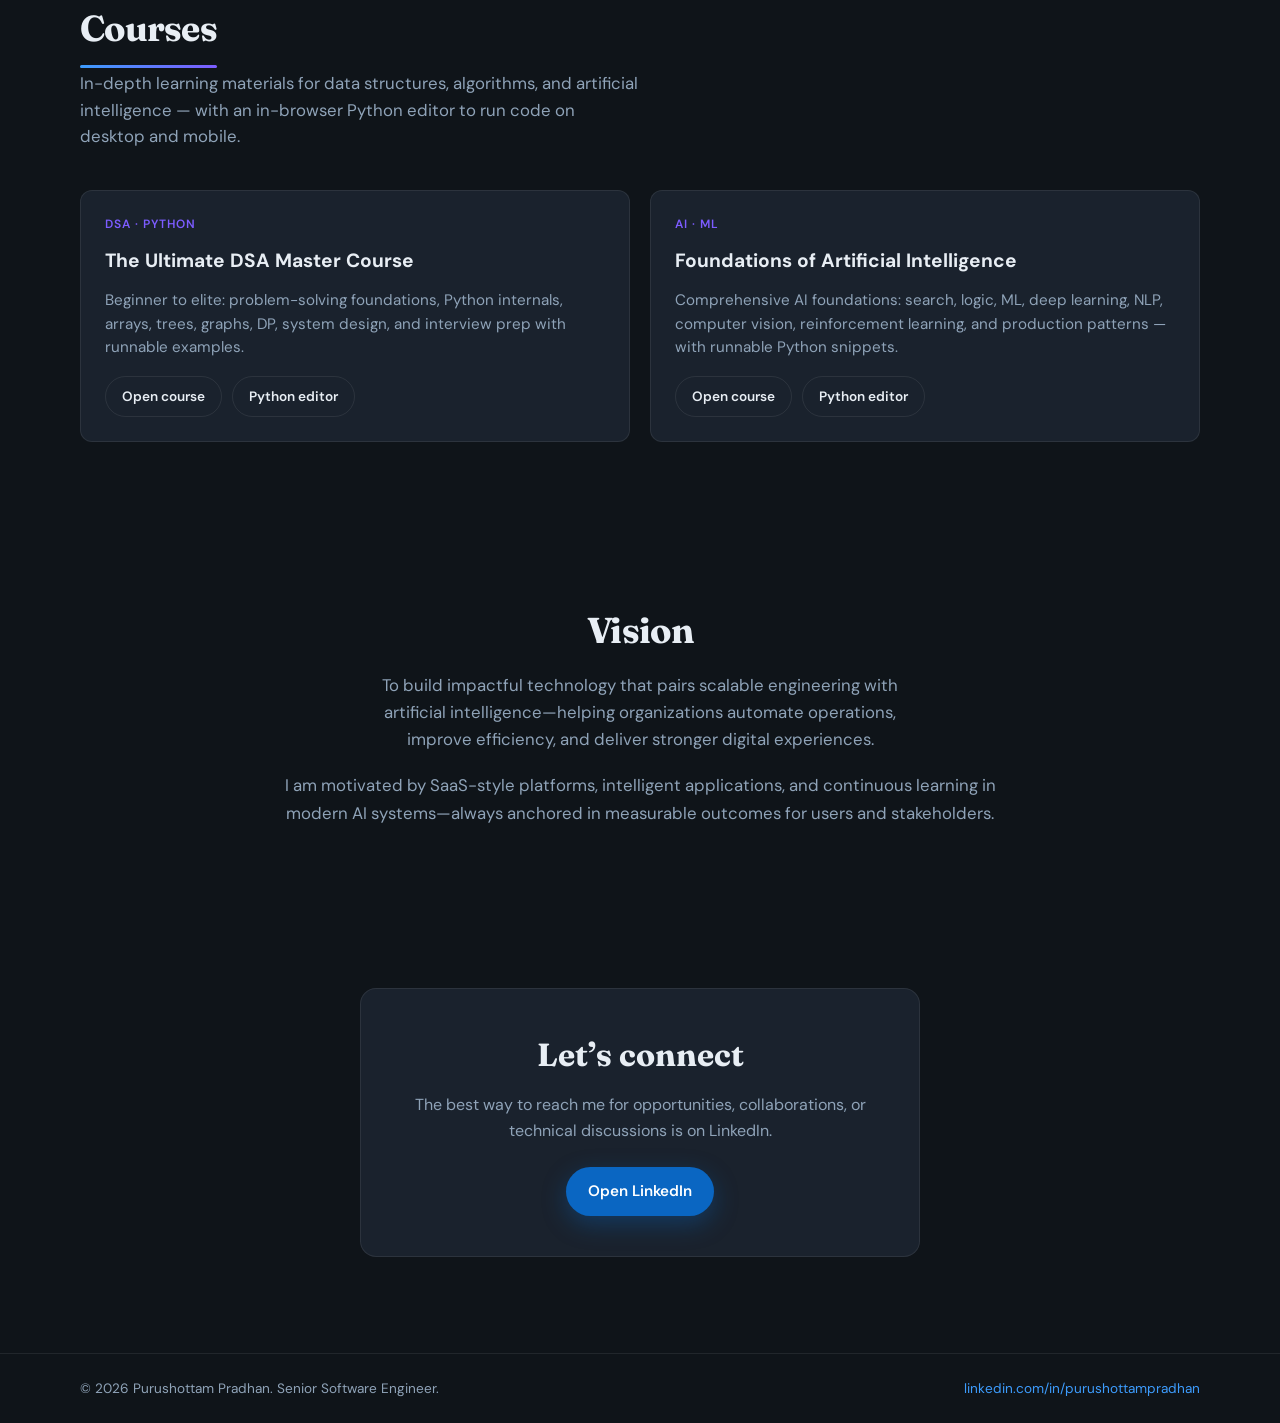
==== commit f06f4d06: "updated portfollio" ====
--- a/index.html
+++ b/index.html
@@ -114,6 +114,7 @@
           <a href="#experience">Experience</a>
           <a href="#stack">Tech stack</a>
           <a href="#projects">Projects</a>
+          <a href="#courses">Courses</a>
           <a class="btn-nav" href="#contact">Connect</a>
         </nav>
       </div>
@@ -508,6 +509,47 @@
         </div>
       </section>
 
+      <section class="courses" id="courses">
+        <div class="container">
+          <div class="section-head reveal">
+            <h2>Courses</h2>
+            <p>
+              In-depth learning materials for data structures, algorithms, and
+              artificial intelligence — with an in-browser Python editor to run
+              code on desktop and mobile.
+            </p>
+          </div>
+          <div class="course-grid">
+            <article class="course-card reveal">
+              <span class="course-tag">DSA · Python</span>
+              <h3>The Ultimate DSA Master Course</h3>
+              <p>
+                Beginner to elite: problem-solving foundations, Python internals,
+                arrays, trees, graphs, DP, system design, and interview prep with
+                runnable examples.
+              </p>
+              <div class="course-actions">
+                <a class="btn btn-ghost" href="dsa-master-course.html">Open course</a>
+                <a class="btn btn-ghost" href="python-editor.html">Python editor</a>
+              </div>
+            </article>
+            <article class="course-card reveal">
+              <span class="course-tag">AI · ML</span>
+              <h3>Foundations of Artificial Intelligence</h3>
+              <p>
+                Comprehensive AI foundations: search, logic, ML, deep learning,
+                NLP, computer vision, reinforcement learning, and production
+                patterns — with runnable Python snippets.
+              </p>
+              <div class="course-actions">
+                <a class="btn btn-ghost" href="Foundations_of_Artificial_Intelligence.html">Open course</a>
+                <a class="btn btn-ghost" href="python-editor.html">Python editor</a>
+              </div>
+            </article>
+          </div>
+        </div>
+      </section>
+
       <section id="vision">
         <div class="container vision-block reveal">
           <div class="section-head section-head--vision">
--- a/styles.css
+++ b/styles.css
@@ -953,6 +953,64 @@
   white-space: nowrap;
 }
 
+.courses {
+  background: var(--bg);
+}
+
+.course-grid {
+  display: grid;
+  gap: 1.25rem;
+}
+
+@media (min-width: 768px) {
+  .course-grid {
+    grid-template-columns: 1fr 1fr;
+  }
+}
+
+.course-card {
+  display: flex;
+  flex-direction: column;
+  gap: 0.75rem;
+  padding: 1.5rem;
+  background: var(--bg-elevated);
+  border: 1px solid var(--border);
+  border-radius: var(--radius);
+}
+
+.course-tag {
+  font-size: 0.75rem;
+  font-weight: 600;
+  text-transform: uppercase;
+  letter-spacing: 0.08em;
+  color: var(--accent-2);
+}
+
+.course-card h3 {
+  margin: 0;
+  font-size: 1.2rem;
+}
+
+.course-card p {
+  margin: 0;
+  flex: 1;
+  color: var(--text-muted);
+  font-size: 0.95rem;
+  line-height: 1.55;
+}
+
+.course-actions {
+  display: flex;
+  flex-wrap: wrap;
+  gap: 0.65rem;
+  margin-top: 0.25rem;
+}
+
+.course-actions .btn {
+  font-size: 0.85rem;
+  padding: 0.55rem 1rem;
+}
+
 .about-grid {
   display: grid;
   gap: 2rem;
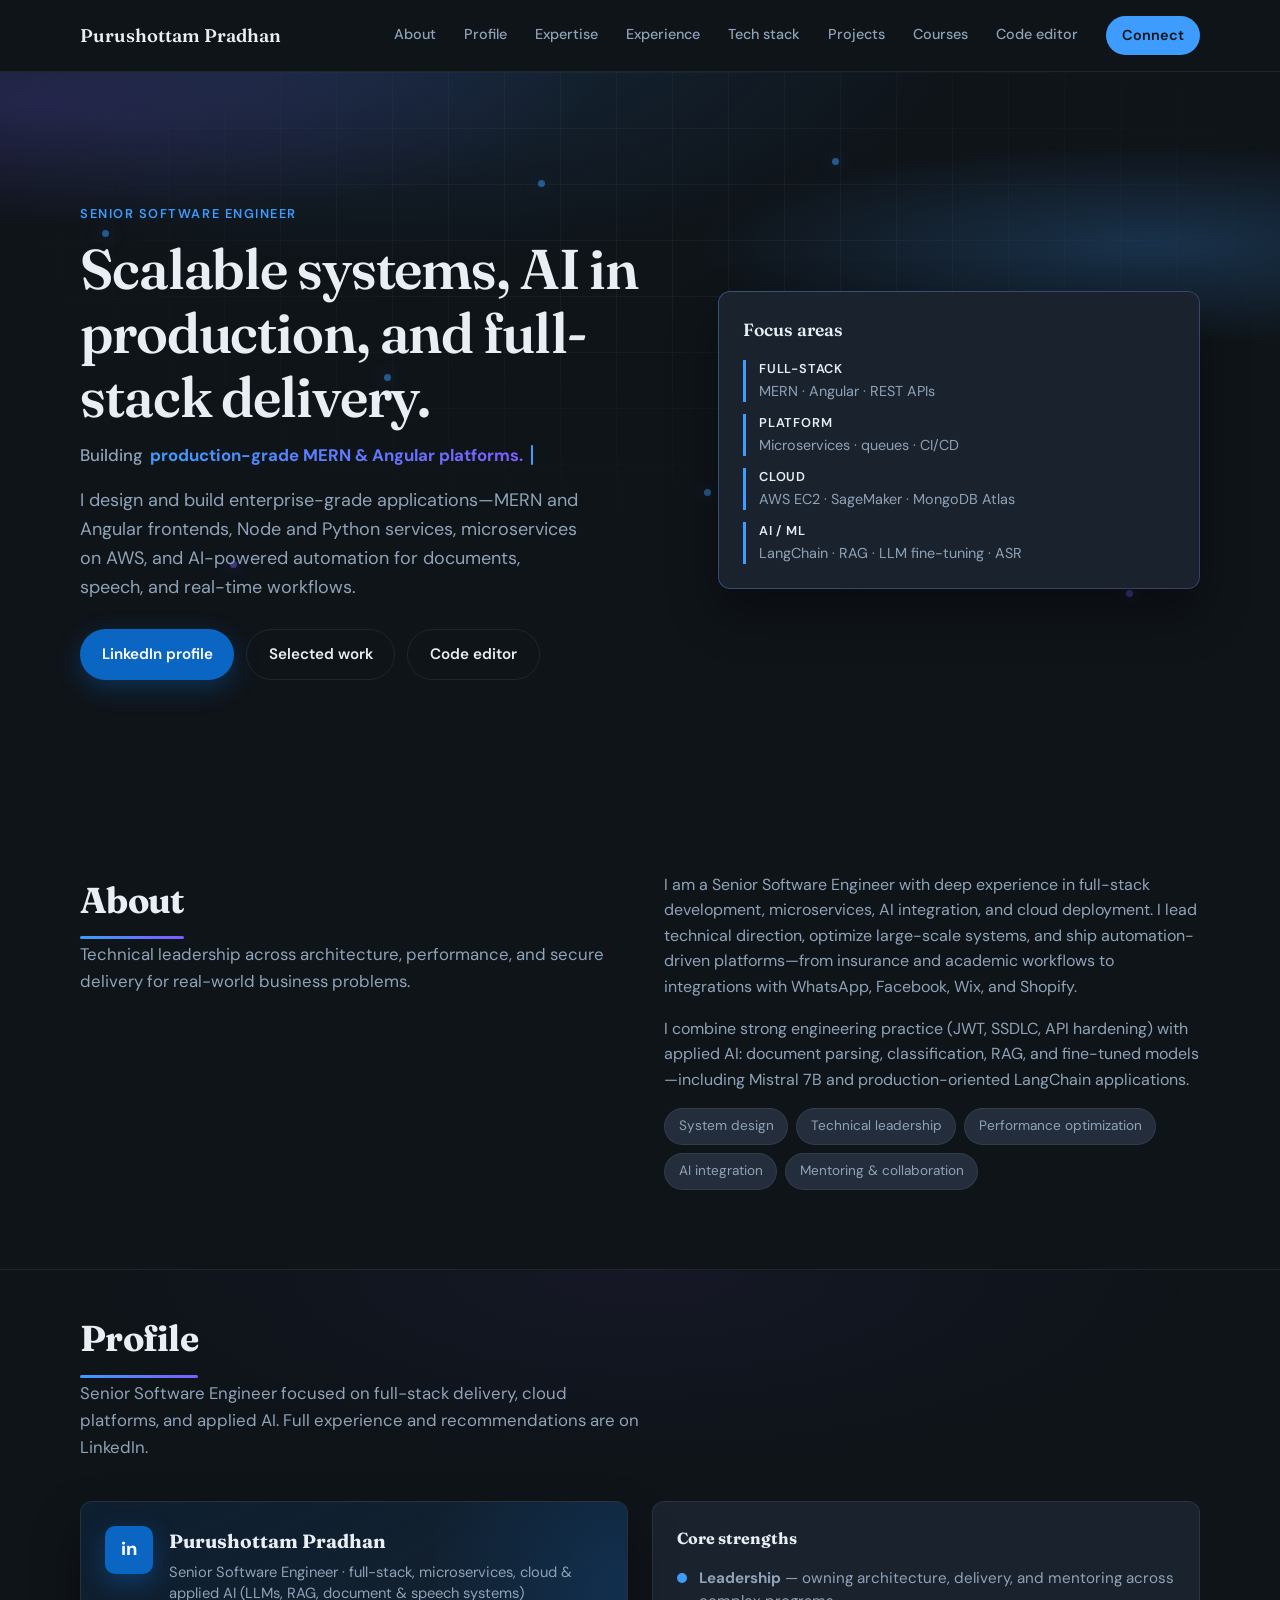
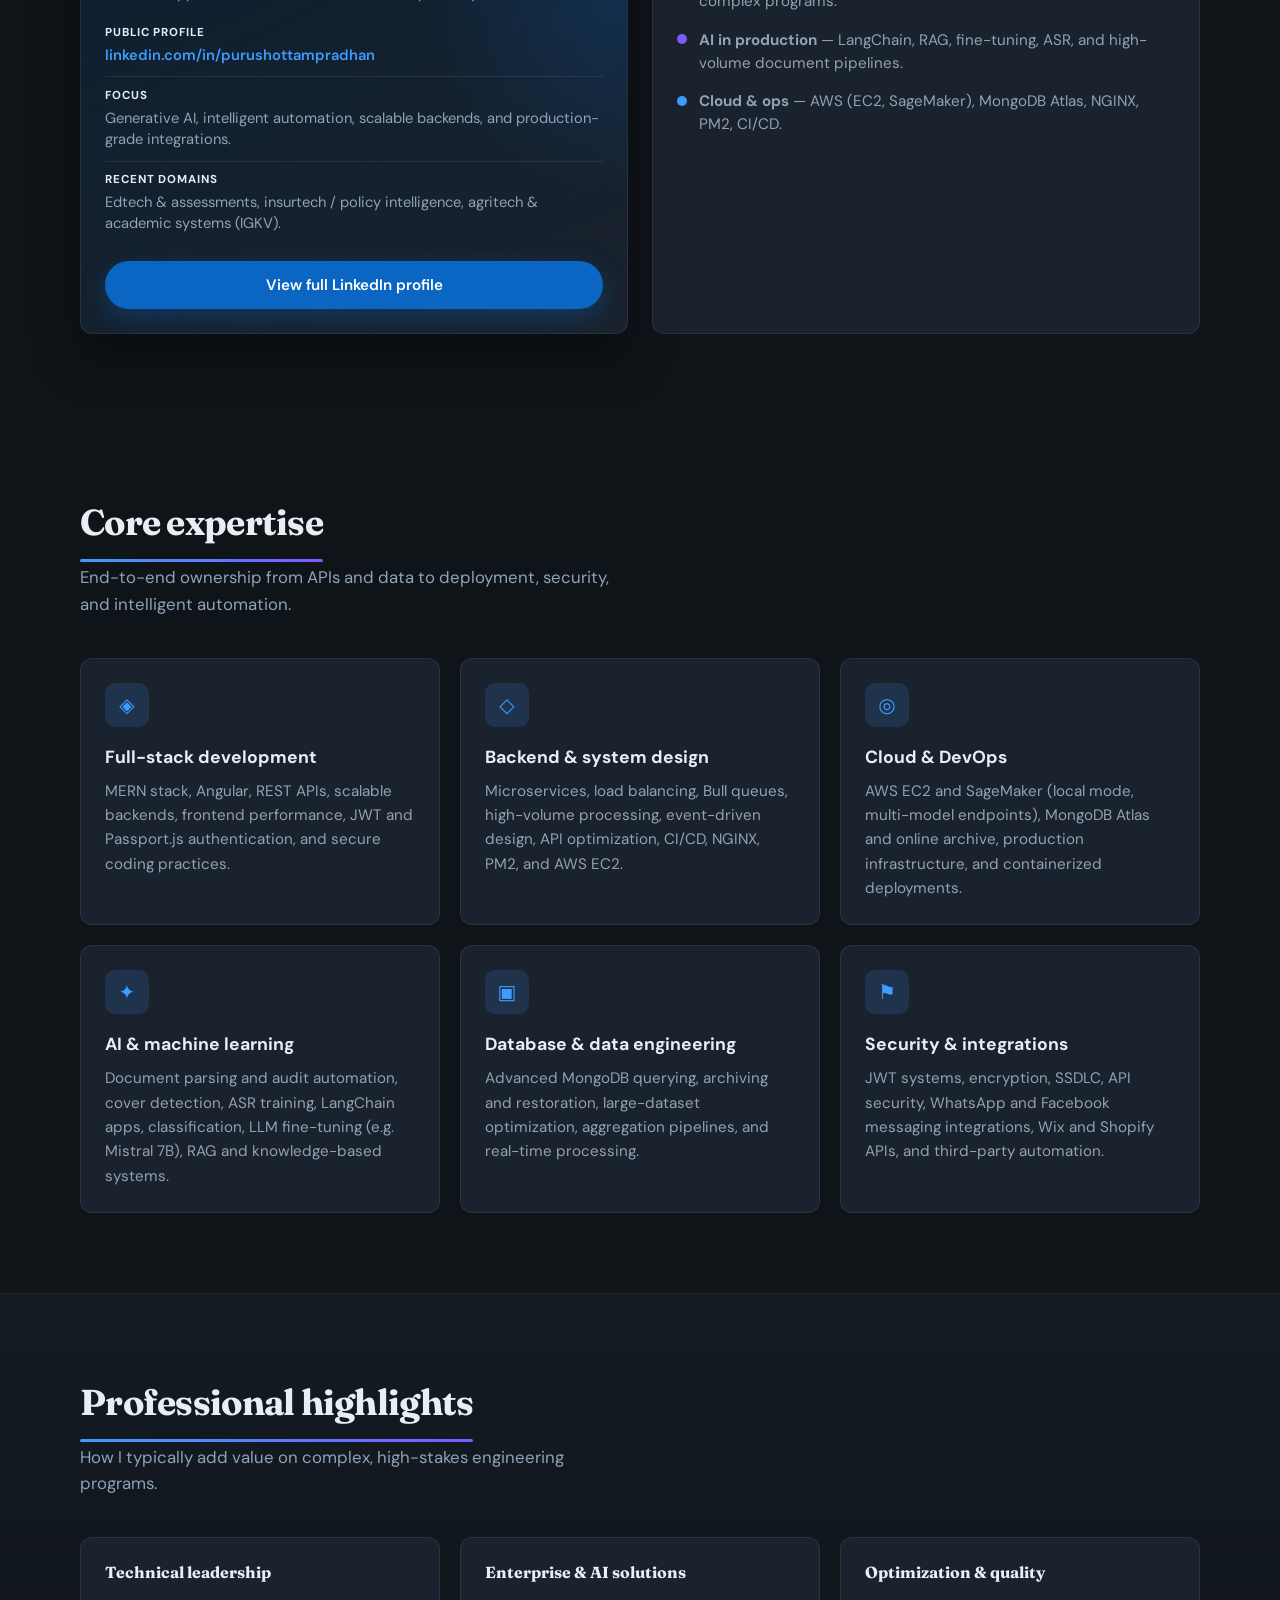
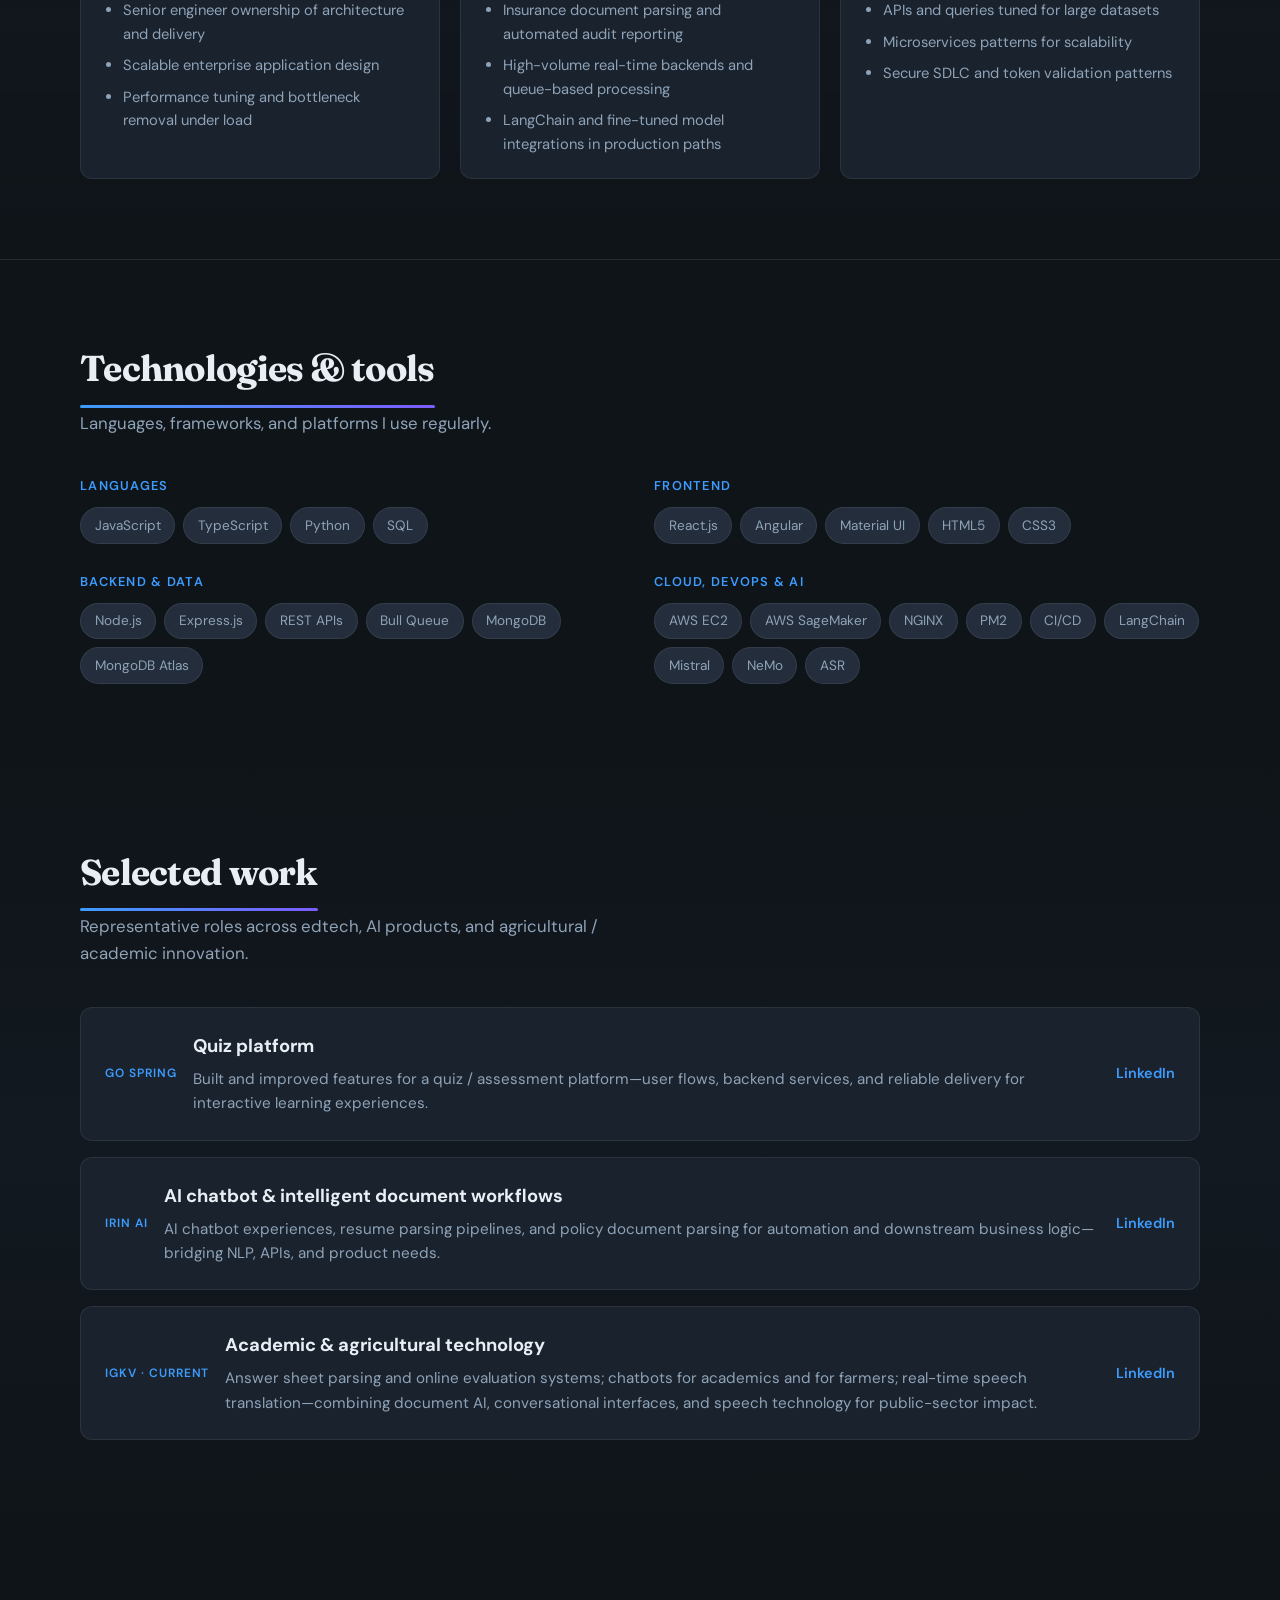
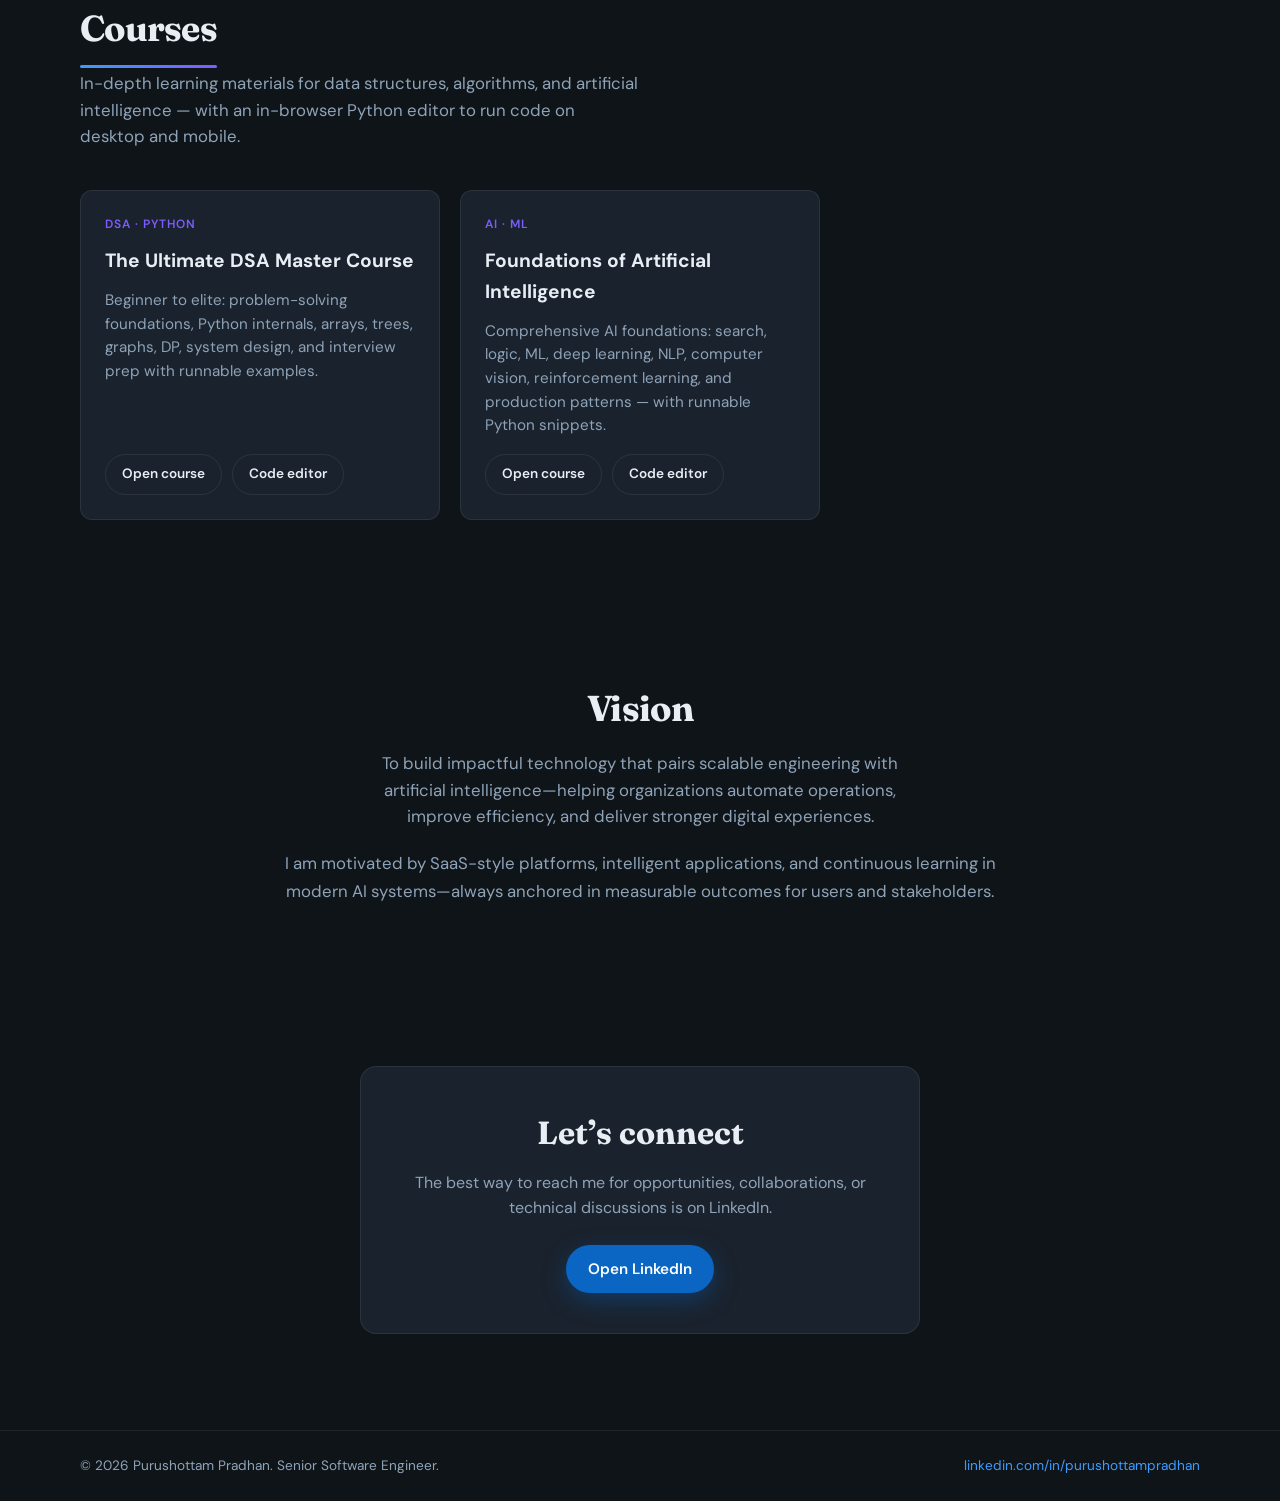
==== commit 3fb6bea0: "code editor improvement" ====
--- a/index.html
+++ b/index.html
@@ -115,6 +115,7 @@
           <a href="#stack">Tech stack</a>
           <a href="#projects">Projects</a>
           <a href="#courses">Courses</a>
+          <a href="dsa-master-course.html#vl/playground">Code editor</a>
           <a class="btn-nav" href="#contact">Connect</a>
         </nav>
       </div>
@@ -156,6 +157,7 @@
                 >LinkedIn profile</a
               >
               <a class="btn btn-ghost" href="#projects">Selected work</a>
+              <a class="btn btn-ghost" href="dsa-master-course.html#vl/playground">Code editor</a>
             </div>
           </div>
           <aside class="hero-card hero-reveal" style="animation-delay: 0.35s" aria-label="Focus areas">
@@ -530,7 +532,7 @@
               </p>
               <div class="course-actions">
                 <a class="btn btn-ghost" href="dsa-master-course.html">Open course</a>
-                <a class="btn btn-ghost" href="python-editor.html">Python editor</a>
+                <a class="btn btn-ghost" href="dsa-master-course.html#vl/playground">Code editor</a>
               </div>
             </article>
             <article class="course-card reveal">
@@ -543,7 +545,7 @@
               </p>
               <div class="course-actions">
                 <a class="btn btn-ghost" href="Foundations_of_Artificial_Intelligence.html">Open course</a>
-                <a class="btn btn-ghost" href="python-editor.html">Python editor</a>
+                <a class="btn btn-ghost" href="dsa-master-course.html#vl/playground">Code editor</a>
               </div>
             </article>
           </div>
--- a/styles.css
+++ b/styles.css
@@ -968,6 +968,12 @@
   }
 }
 
+@media (min-width: 1024px) {
+  .course-grid {
+    grid-template-columns: repeat(3, 1fr);
+  }
+}
+
 .course-card {
   display: flex;
   flex-direction: column;
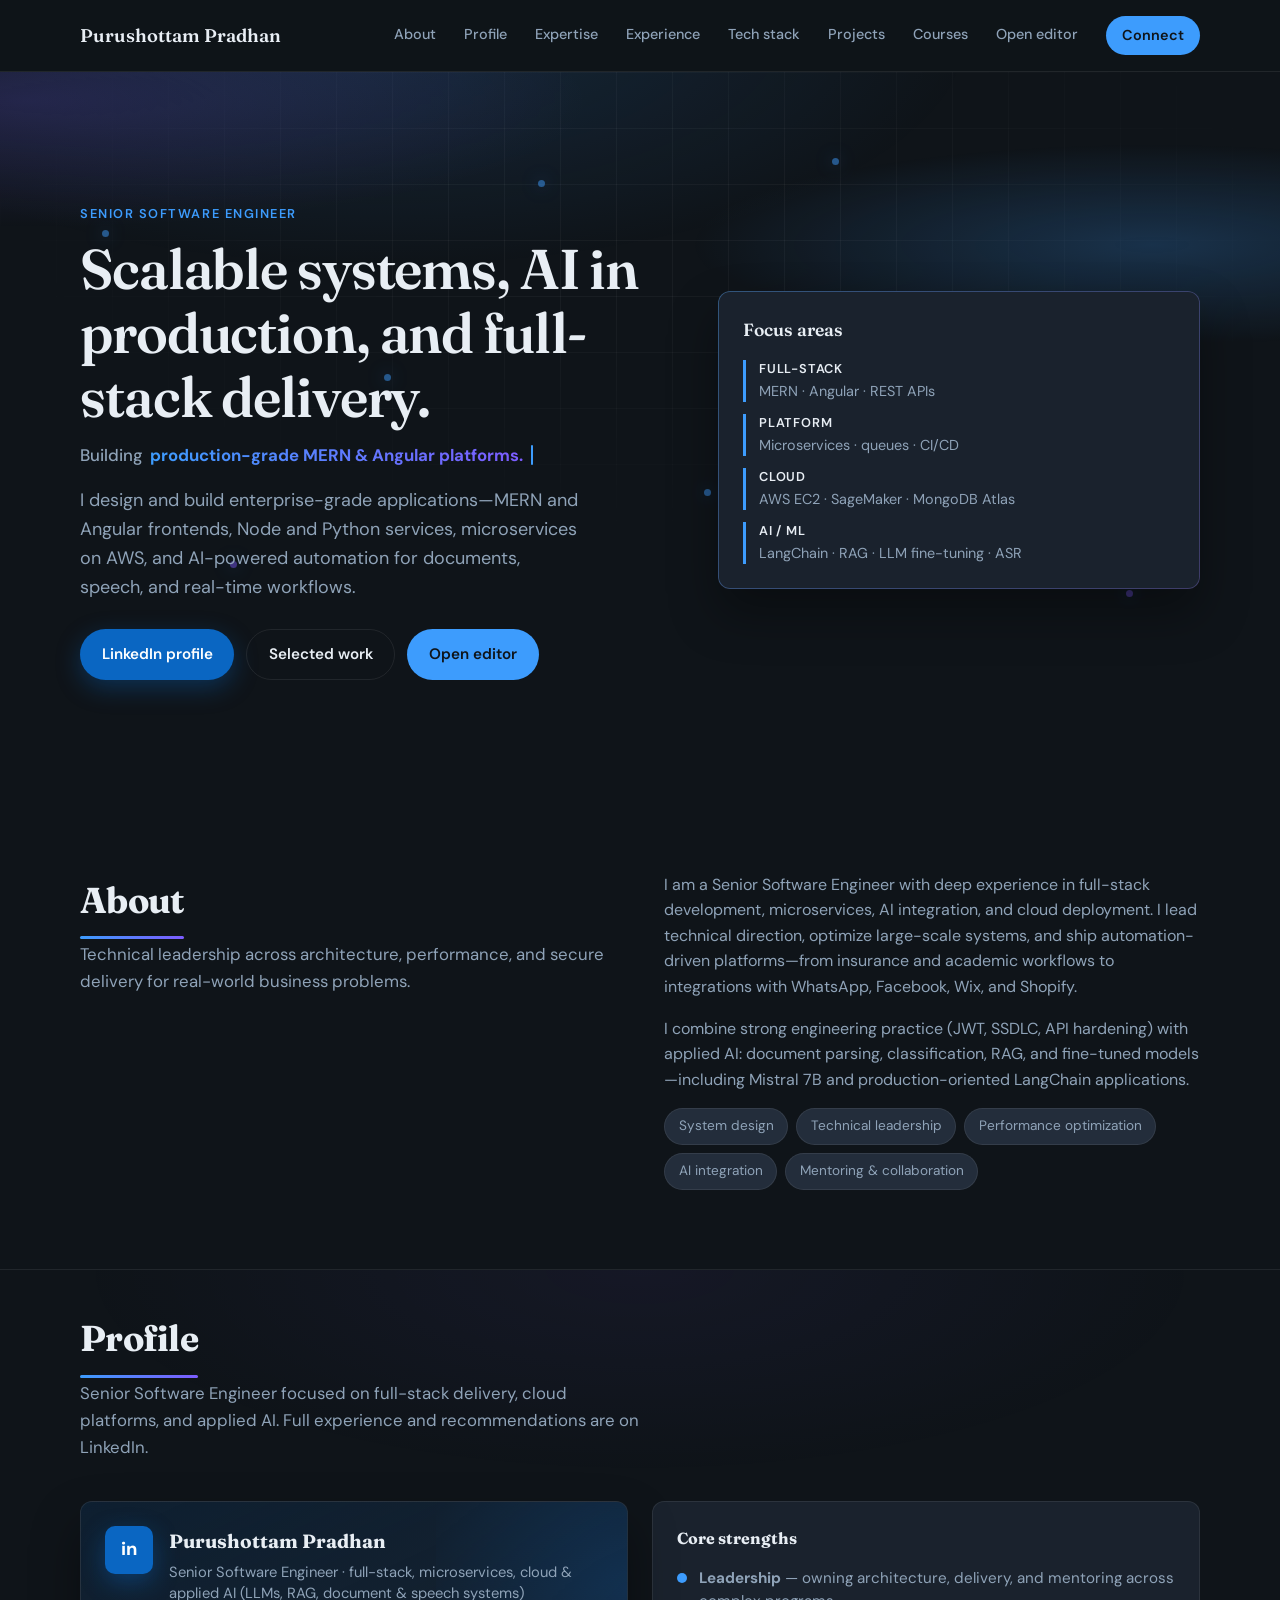
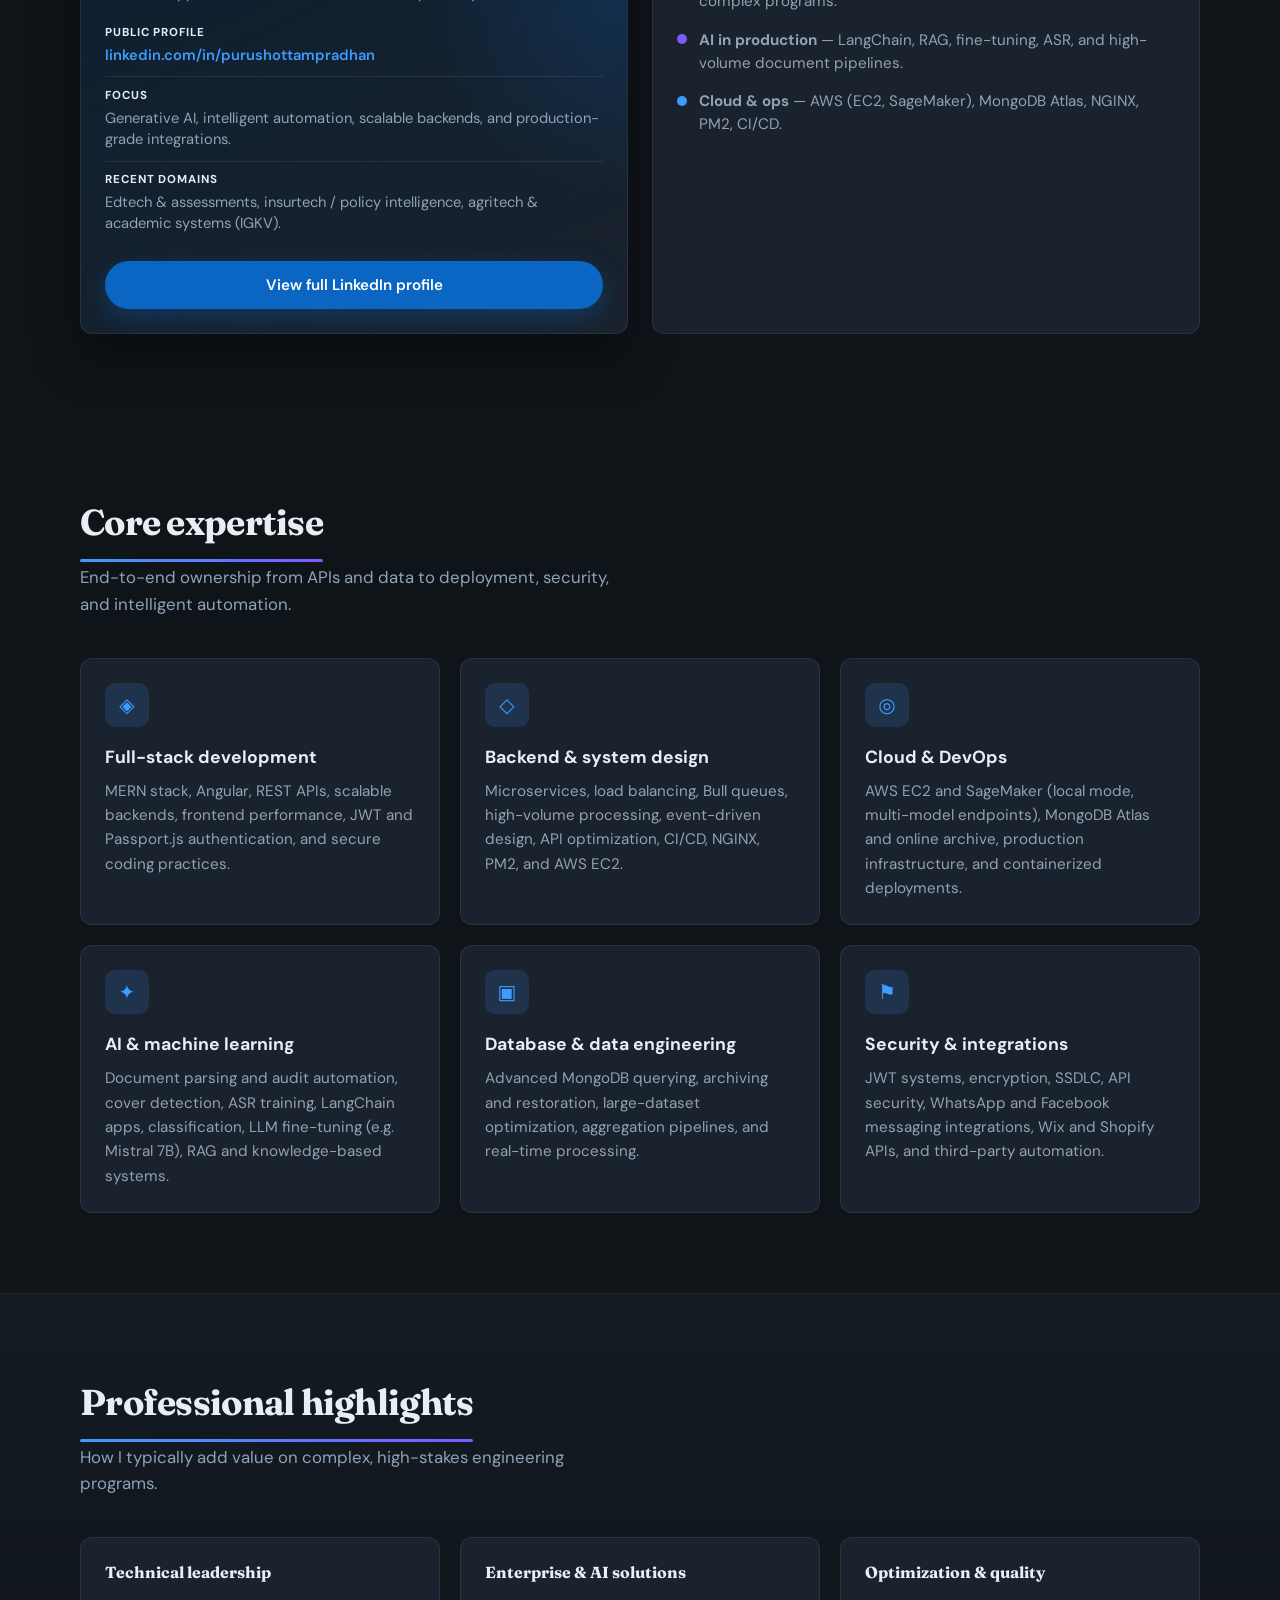
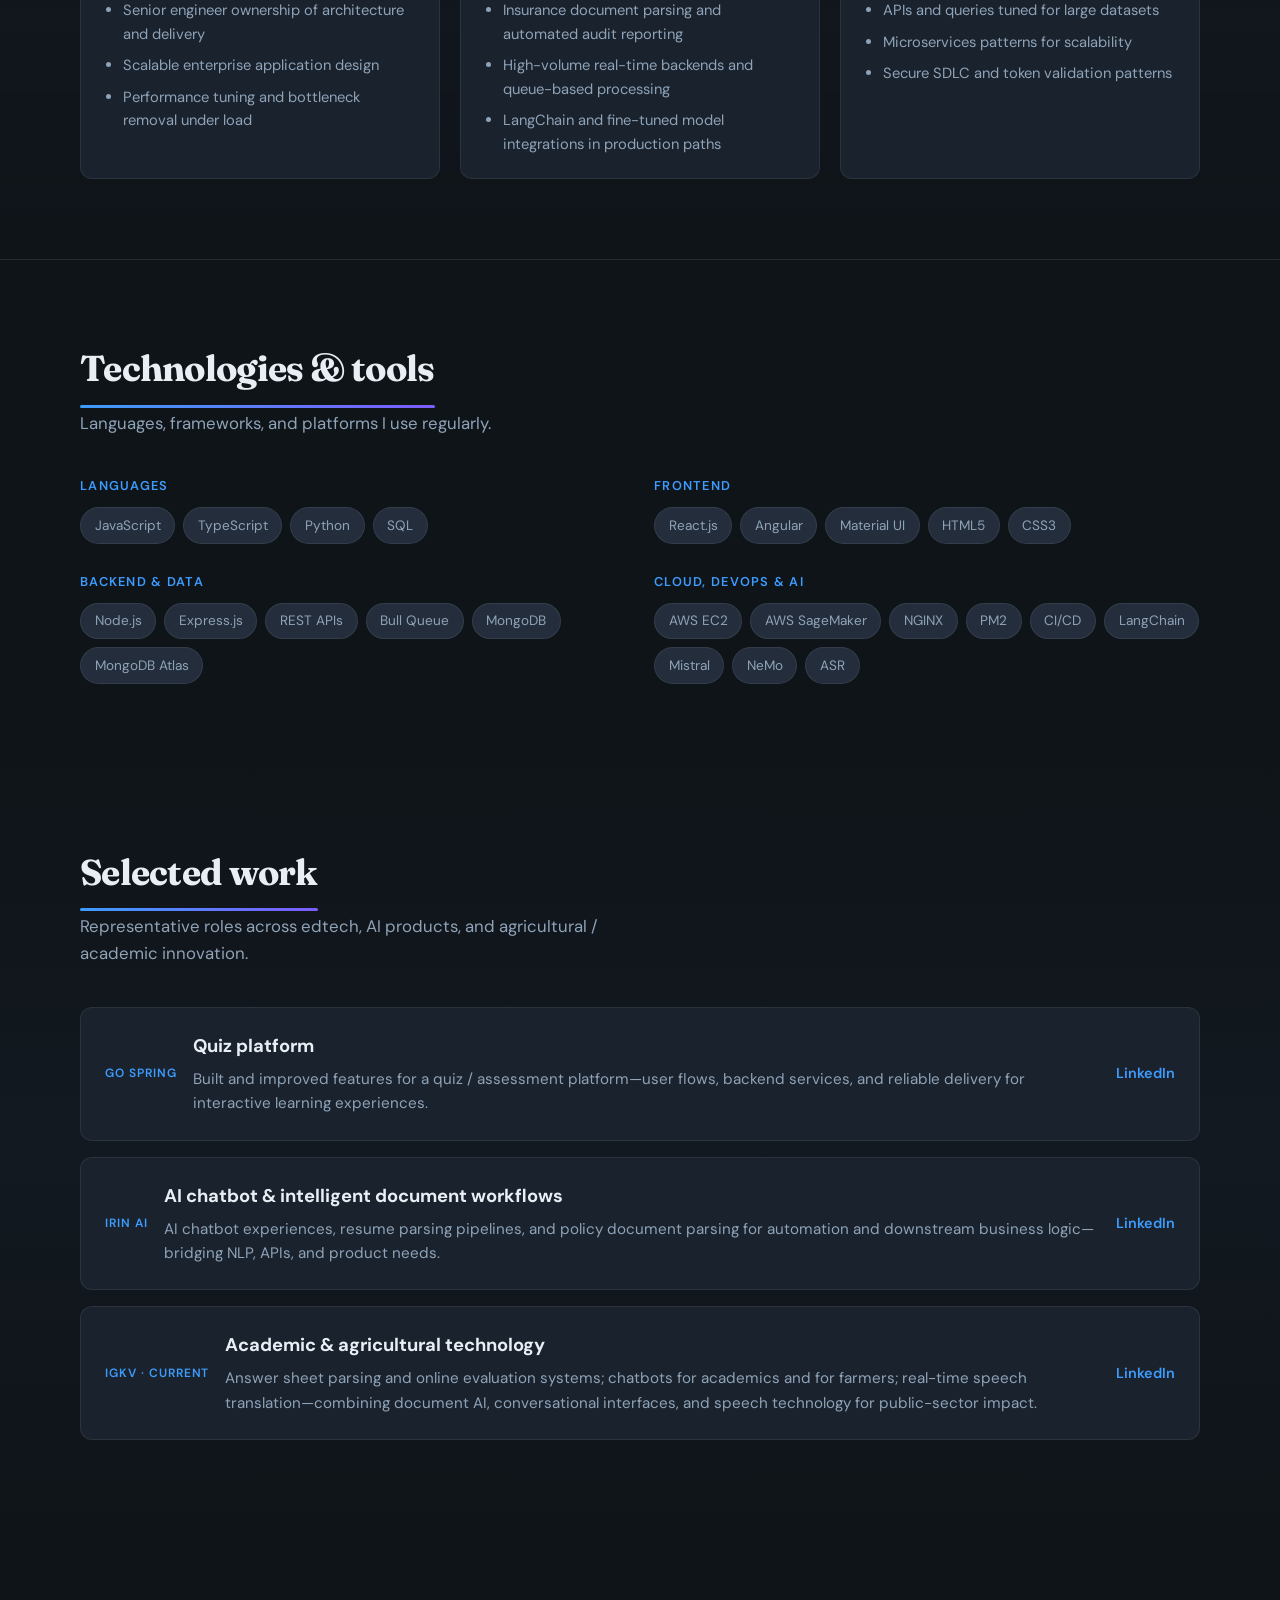
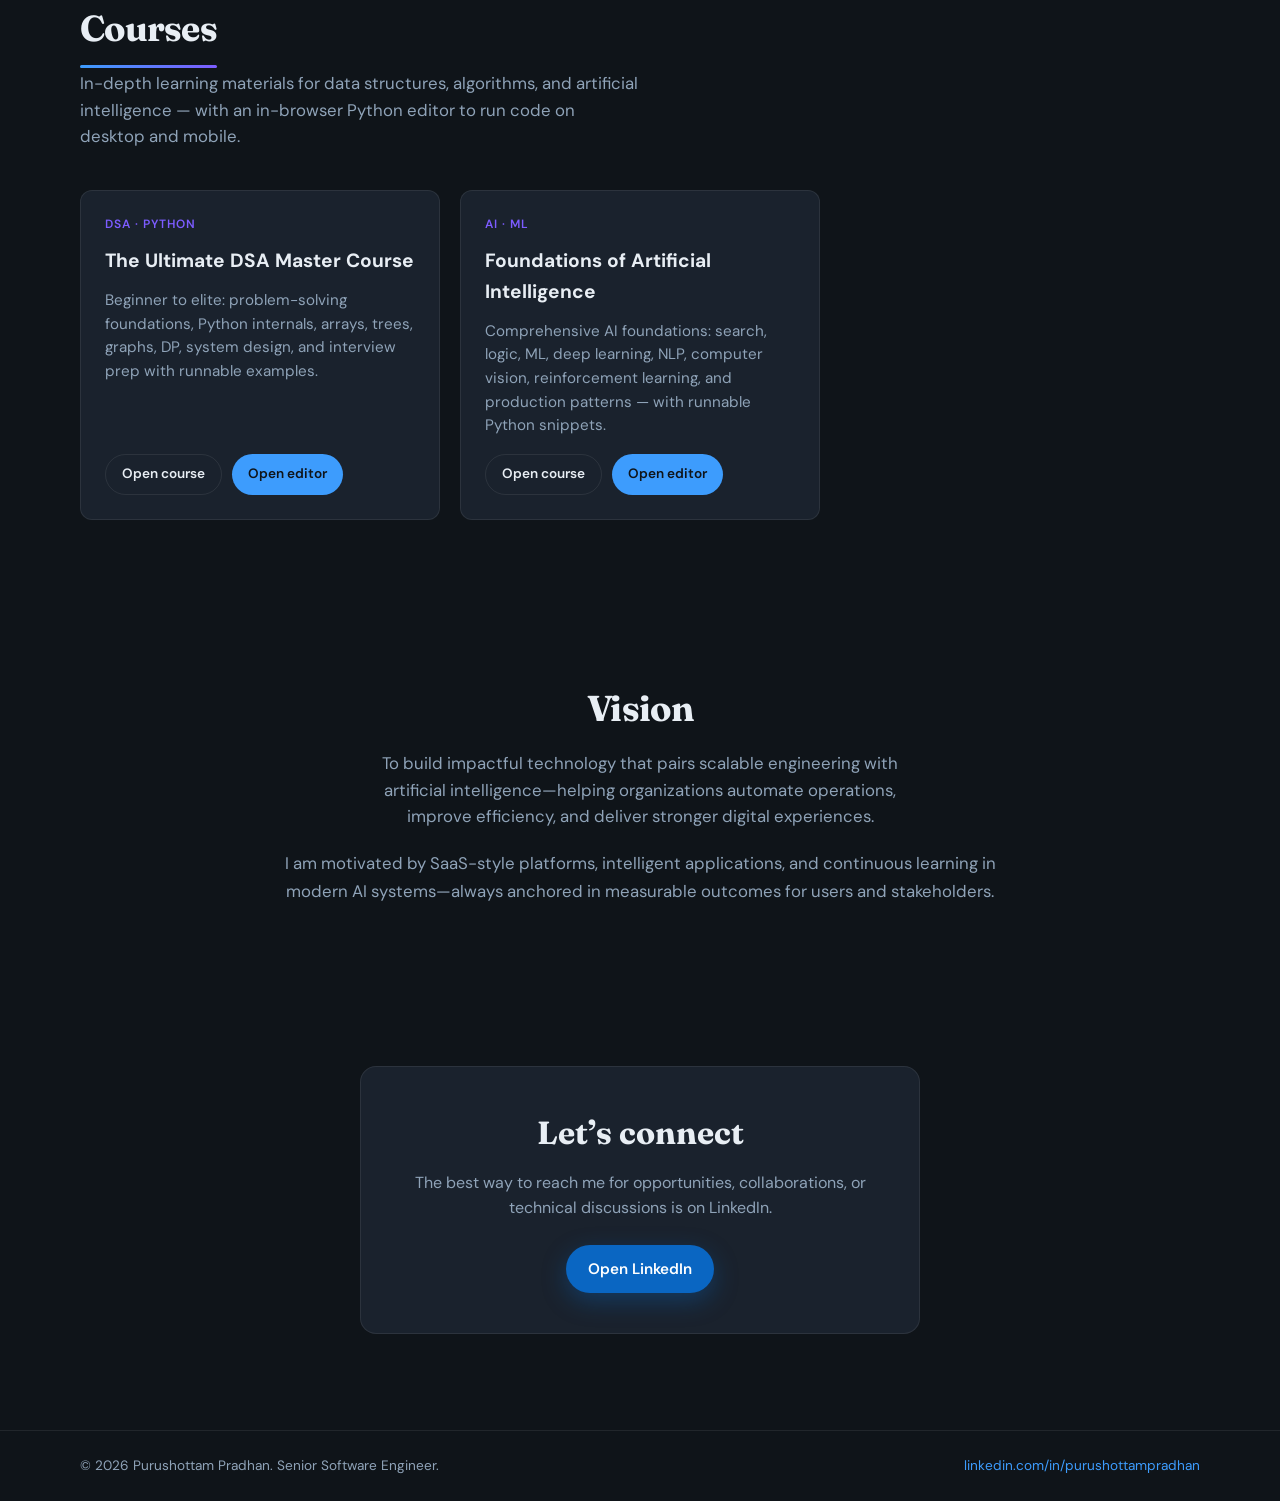
==== commit bdb883d6: "some update" ====
--- a/index.html
+++ b/index.html
@@ -115,7 +115,7 @@
           <a href="#stack">Tech stack</a>
           <a href="#projects">Projects</a>
           <a href="#courses">Courses</a>
-          <a href="dsa-master-course.html#vl/playground">Code editor</a>
+          <a href="code-editor.html">Open editor</a>
           <a class="btn-nav" href="#contact">Connect</a>
         </nav>
       </div>
@@ -157,7 +157,7 @@
                 >LinkedIn profile</a
               >
               <a class="btn btn-ghost" href="#projects">Selected work</a>
-              <a class="btn btn-ghost" href="dsa-master-course.html#vl/playground">Code editor</a>
+              <a class="btn btn-primary" href="code-editor.html">Open editor</a>
             </div>
           </div>
           <aside class="hero-card hero-reveal" style="animation-delay: 0.35s" aria-label="Focus areas">
@@ -532,7 +532,7 @@
               </p>
               <div class="course-actions">
                 <a class="btn btn-ghost" href="dsa-master-course.html">Open course</a>
-                <a class="btn btn-ghost" href="dsa-master-course.html#vl/playground">Code editor</a>
+                <a class="btn btn-primary" href="code-editor.html">Open editor</a>
               </div>
             </article>
             <article class="course-card reveal">
@@ -545,7 +545,7 @@
               </p>
               <div class="course-actions">
                 <a class="btn btn-ghost" href="Foundations_of_Artificial_Intelligence.html">Open course</a>
-                <a class="btn btn-ghost" href="dsa-master-course.html#vl/playground">Code editor</a>
+                <a class="btn btn-primary" href="code-editor.html">Open editor</a>
               </div>
             </article>
           </div>
